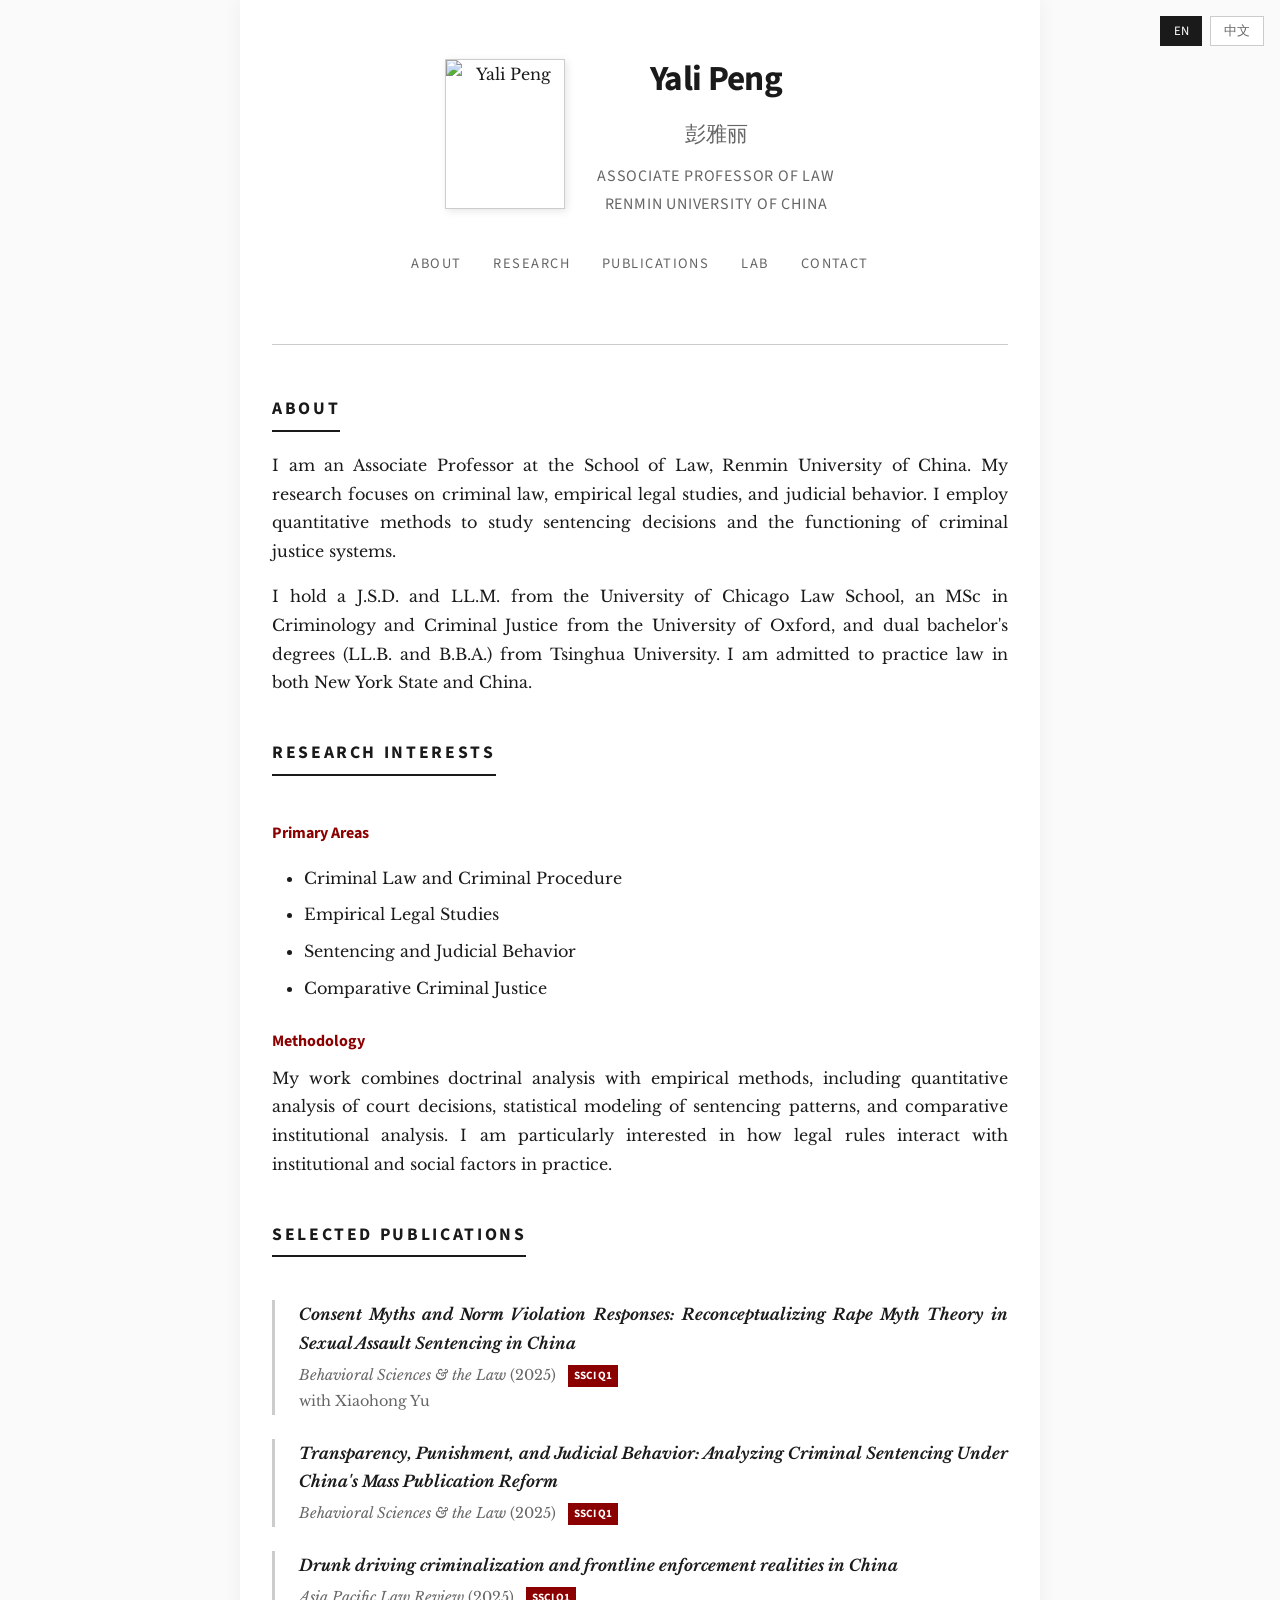
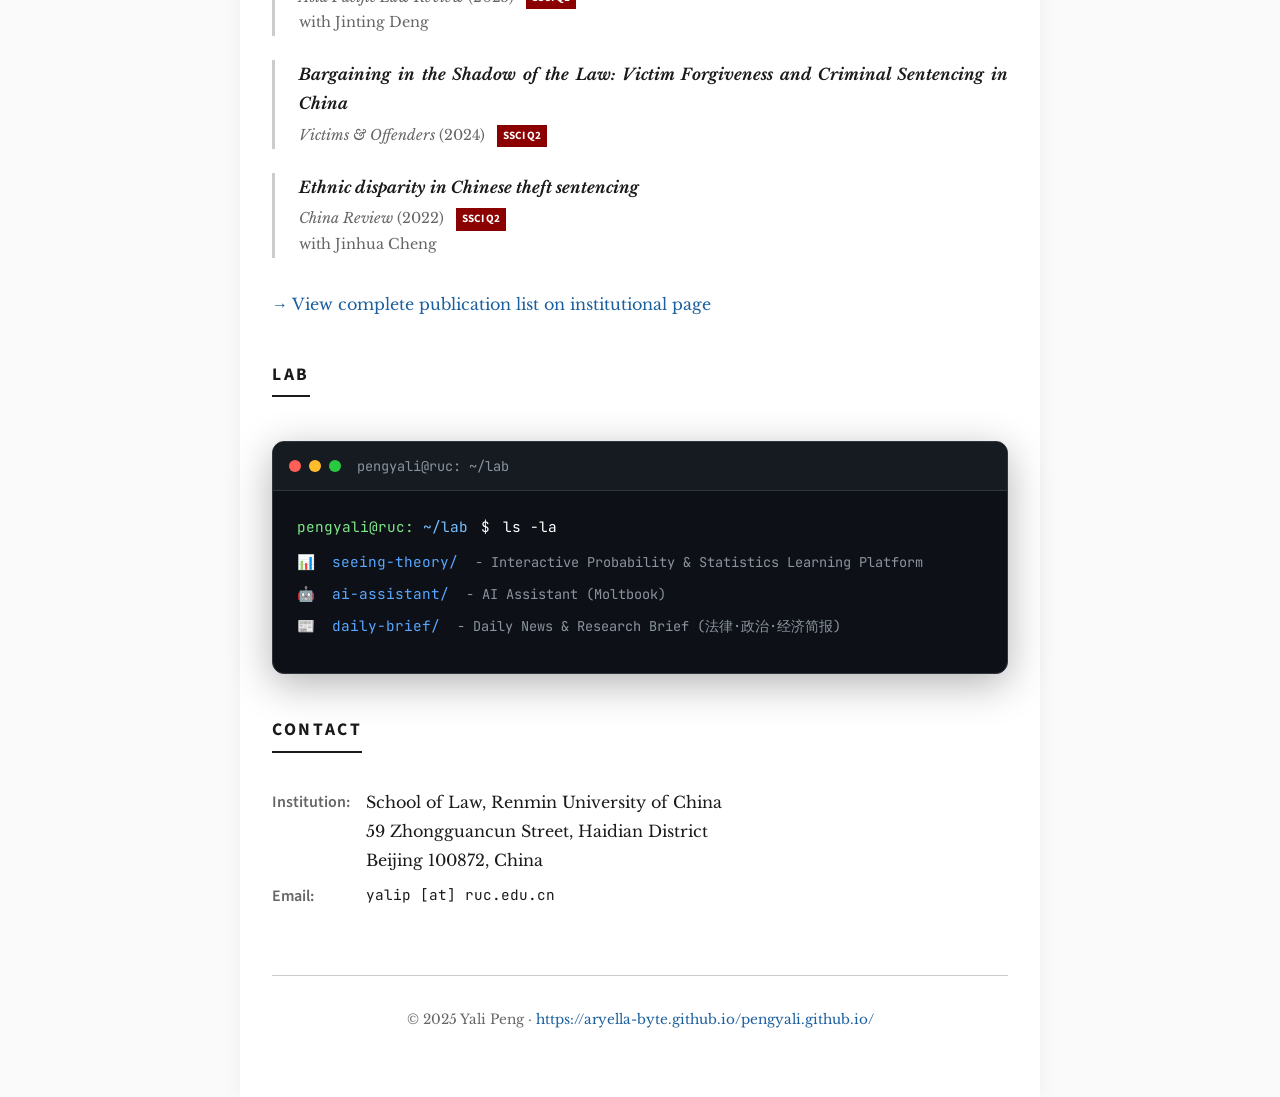
==== index.html @ 56f1a460 "Add daily-brief link to Lab section" ====
<!DOCTYPE html>
<html lang="en">
<head>
    <meta charset="UTF-8">
    <meta name="viewport" content="width=device-width, initial-scale=1.0">
    <title>Yali Peng | 彭雅丽 - Associate Professor</title>
    <meta name="title" content="Yali Peng | Associate Professor of Law">
    <meta name="description" content="Yali Peng (彭雅丽), Associate Professor at Renmin University of China School of Law. Research: Criminal Law, Empirical Legal Studies, Sentencing & Judicial Behavior.">
    <meta name="keywords" content="Yali Peng, 彭雅丽, Criminal Law, Empirical Legal Studies, Renmin University, Oxford, Chicago">
    <meta name="author" content="Yali Peng">
    <meta name="robots" content="index, follow">
    <link rel="canonical" href="https://aryella-byte.github.io/pengyali.github.io/">
    <meta property="og:type" content="website">
    <meta property="og:url" content="https://aryella-byte.github.io/pengyali.github.io/">
    <meta property="og:title" content="Yali Peng | Associate Professor of Law at Renmin University">
    <meta property="og:description" content="Criminal Law, Empirical Legal Studies, Sentencing and Judicial Behavior.">
    <meta property="og:image" content="https://aryella-byte.github.io/pengyali.github.io/photo.png">
    <meta property="twitter:card" content="summary_large_image">
    <meta property="twitter:title" content="Yali Peng | Associate Professor of Law">
    
    <!-- Academic Fonts -->
    <link href="https://fonts.googleapis.com/css2?family=Libre+Baskerville:ital,wght@0,400;0,700;1,400&family=Source+Sans+Pro:wght@400;600;700&family=JetBrains+Mono:wght@400&display=swap" rel="stylesheet">
    
    <!-- MathJax for equations -->
    <script src="https://polyfill.io/v3/polyfill.min.js?features=es6"></script>
    <script id="MathJax-script" async src="https://cdn.jsdelivr.net/npm/mathjax@3/es5/tex-mml-chtml.js"></script>
    
    <style>
        :root {
            --text: #1a1a1a;
            --text-muted: #666;
            --link: #1a5f9e;
            --link-hover: #0d3d66;
            --border: #ccc;
            --bg: #fafafa;
            --bg-paper: #fff;
            --accent: #8b0000;
        }
        
        * {
            margin: 0;
            padding: 0;
            box-sizing: border-box;
        }
        
        body {
            font-family: 'Libre Baskerville', Georgia, serif;
            font-size: 16px;
            line-height: 1.8;
            color: var(--text);
            background: var(--bg);
            text-align: justify;
            hyphens: auto;
        }
        
        .container {
            max-width: 800px;
            margin: 0 auto;
            padding: 3rem 2rem;
            background: var(--bg-paper);
            min-height: 100vh;
            box-shadow: 0 0 20px rgba(0,0,0,0.05);
        }
        
        /* Header */
        header {
            text-align: center;
            margin-bottom: 3rem;
            padding-bottom: 2rem;
            border-bottom: 1px solid var(--border);
        }
        
        .lang-switch {
            position: fixed;
            top: 1rem;
            right: 1rem;
            display: flex;
            gap: 0.5rem;
            z-index: 100;
        }
        
        .lang-btn {
            background: var(--bg-paper);
            border: 1px solid var(--border);
            color: var(--text-muted);
            padding: 0.3rem 0.8rem;
            font-family: 'Source Sans Pro', sans-serif;
            font-size: 0.8rem;
            cursor: pointer;
            transition: all 0.2s;
        }
        
        .lang-btn:hover, .lang-btn.active {
            background: var(--text);
            color: var(--bg-paper);
            border-color: var(--text);
        }
        
        .profile-section {
            display: flex;
            align-items: center;
            justify-content: center;
            gap: 2rem;
            margin-bottom: 1.5rem;
            flex-wrap: wrap;
        }
        
        .profile-photo {
            width: 120px;
            height: 150px;
            object-fit: cover;
            border: 1px solid var(--border);
            box-shadow: 2px 2px 8px rgba(0,0,0,0.1);
        }
        
        h1 {
            font-family: 'Source Sans Pro', sans-serif;
            font-size: 2.2rem;
            font-weight: 700;
            letter-spacing: -0.02em;
            margin-bottom: 0.3rem;
            color: var(--text);
        }
        
        .name-cn {
            font-size: 1.3rem;
            color: var(--text-muted);
            margin-bottom: 0.5rem;
        }
        
        .affiliation {
            font-family: 'Source Sans Pro', sans-serif;
            font-size: 1rem;
            color: var(--text-muted);
            text-transform: uppercase;
            letter-spacing: 0.05em;
        }
        
        /* Navigation */
        nav {
            display: flex;
            justify-content: center;
            gap: 2rem;
            margin: 2rem 0;
            font-family: 'Source Sans Pro', sans-serif;
            font-size: 0.9rem;
            text-transform: uppercase;
            letter-spacing: 0.1em;
        }
        
        nav a {
            color: var(--text-muted);
            text-decoration: none;
            padding-bottom: 2px;
            border-bottom: 1px solid transparent;
            transition: all 0.2s;
        }
        
        nav a:hover {
            color: var(--link);
            border-bottom-color: var(--link);
        }
        
        /* Sections */
        section {
            margin: 2.5rem 0;
        }
        
        h2 {
            font-family: 'Source Sans Pro', sans-serif;
            font-size: 1.1rem;
            font-weight: 700;
            text-transform: uppercase;
            letter-spacing: 0.15em;
            margin-bottom: 1.2rem;
            padding-bottom: 0.3rem;
            border-bottom: 2px solid var(--text);
            display: inline-block;
        }
        
        h3 {
            font-family: 'Source Sans Pro', sans-serif;
            font-size: 1rem;
            font-weight: 700;
            margin: 1.5rem 0 0.5rem;
            color: var(--accent);
        }
        
        p {
            margin-bottom: 1rem;
        }
        
        .lang-content.active p {
            text-indent: 0;
        }
        
        #content-zh p {
            text-indent: 2em;
        }
        
        #content-zh p.no-indent {
            text-indent: 0;
        }
        
        #content-zh p:first-of-type {
            text-indent: 0;
        }
        
        /* Lists */
        ul {
            margin: 1rem 0 1rem 2rem;
        }
        
        li {
            margin: 0.5rem 0;
        }
        
        /* Links */
        a {
            color: var(--link);
            text-decoration: none;
        }
        
        a:hover {
            color: var(--link-hover);
            text-decoration: underline;
        }
        
        /* Publications */
        .publication {
            margin: 1.5rem 0;
            padding-left: 1.5rem;
            border-left: 3px solid var(--border);
            text-indent: 0;
        }
        
        .publication-title {
            font-weight: 700;
            font-style: italic;
        }
        
        .publication-meta {
            font-size: 0.9rem;
            color: var(--text-muted);
            margin-top: 0.3rem;
        }
        
        .badge {
            display: inline-block;
            font-family: 'Source Sans Pro', sans-serif;
            font-size: 0.7rem;
            font-weight: 700;
            padding: 1px 6px;
            background: var(--accent);
            color: white;
            margin-left: 0.5rem;
            vertical-align: middle;
        }
        
        /* CV Table Style */
        .cv-item {
            display: flex;
            margin: 0.8rem 0;
            text-indent: 0;
        }
        
        .cv-year {
            font-family: 'Source Sans Pro', sans-serif;
            font-weight: 600;
            min-width: 100px;
            color: var(--text-muted);
        }
        
        .cv-content {
            flex: 1;
        }
        
        /* Contact */
        .contact-grid {
            display: grid;
            grid-template-columns: auto 1fr;
            gap: 0.5rem 1rem;
            margin: 1rem 0;
            text-indent: 0;
        }
        
        .contact-label {
            font-family: 'Source Sans Pro', sans-serif;
            font-weight: 600;
            color: var(--text-muted);
        }
        
        /* Code for email obfuscation */
        .mono {
            font-family: 'JetBrains Mono', monospace;
            font-size: 0.9em;
        }
        
        /* Footer */
        footer {
            margin-top: 4rem;
            padding-top: 2rem;
            border-top: 1px solid var(--border);
            text-align: center;
            font-size: 0.85rem;
            color: var(--text-muted);
        }
        
        /* Print styles */
        @media print {
            .lang-switch { display: none; }
            .container { box-shadow: none; }
            nav { display: none; }
        }
        
        /* Responsive */
        @media (max-width: 600px) {
            .container { padding: 4rem 1rem 2rem; }
            h1 { font-size: 1.8rem; }
            nav { gap: 1rem; font-size: 0.8rem; }
            .cv-item { flex-direction: column; }
            .cv-year { margin-bottom: 0.2rem; }
        }
        
        /* Hide/show language content */
        .lang-content { display: none; }
        .lang-content.active { display: block; }
        
        /* Terminal Lab Styles */
        .terminal-container {
            background: #0d1117;
            border-radius: 12px;
            overflow: hidden;
            box-shadow: 0 10px 40px rgba(0, 0, 0, 0.3);
            margin: 1.5rem 0;
            border: 1px solid #30363d;
            font-family: 'JetBrains Mono', 'SF Mono', Monaco, monospace;
        }
        .terminal-header {
            background: #161b22;
            padding: 0.75rem 1rem;
            display: flex;
            align-items: center;
            gap: 1rem;
            border-bottom: 1px solid #30363d;
        }
        .terminal-buttons {
            display: flex;
            gap: 0.5rem;
        }
        .btn-red { width: 12px; height: 12px; border-radius: 50%; background: #ff5f56; display: inline-block; }
        .btn-yellow { width: 12px; height: 12px; border-radius: 50%; background: #ffbd2e; display: inline-block; }
        .btn-green { width: 12px; height: 12px; border-radius: 50%; background: #27ca40; display: inline-block; }
        .terminal-title { color: #8b949e; font-size: 0.85rem; }
        .terminal-body {
            padding: 1.5rem;
            font-size: 0.9rem;
            line-height: 1.6;
            color: #c9d1d9;
        }
        .line { margin-bottom: 0.5rem; }
        .prompt { color: #7ee787; }
        .path { color: #79c0ff; }
        .dollar { color: #fff; margin: 0 0.25rem; }
        .command { color: #fff; }
        .output { margin: 0.5rem 0; }
        .dir-item { padding: 0.25rem 0; }
        .dir-item .icon { margin-right: 0.5rem; }
        .dir-item .name { color: #58a6ff; }
        .dir-item .name a { color: #58a6ff; text-decoration: none; }
        .dir-item .name a:hover { text-decoration: underline; }
        .dir-item .desc { color: #8b949e; font-size: 0.85rem; margin-left: 0.5rem; }
    </style>
</head>
<body>
    <div class="lang-switch">
        <button class="lang-btn active" onclick="switchLang('en')">EN</button>
        <button class="lang-btn" onclick="switchLang('zh')">中文</button>
    </div>

    <div class="container">
        <!-- English Content -->
        <div id="content-en" class="lang-content active">
            <header>
                <div class="profile-section">
                    <img src="photo.png" alt="Yali Peng" class="profile-photo">
                    <div>
                        <h1>Yali Peng</h1>
                        <div class="name-cn">彭雅丽</div>
                        <div class="affiliation">Associate Professor of Law<br>Renmin University of China</div>
                    </div>
                </div>
                
                <nav>
                    <a href="#about-en">About</a>
                    <a href="#research-en">Research</a>
                    <a href="#publications-en">Publications</a>
                    <a href="#lab-en">Lab</a>
                    <a href="#contact-en">Contact</a>
                </nav>
            </header>

            <section id="about-en">
                <h2>About</h2>
                <p>I am an Associate Professor at the School of Law, Renmin University of China. My research focuses on criminal law, empirical legal studies, and judicial behavior. I employ quantitative methods to study sentencing decisions and the functioning of criminal justice systems.</p>
                
                <p>I hold a J.S.D. and LL.M. from the University of Chicago Law School, an MSc in Criminology and Criminal Justice from the University of Oxford, and dual bachelor's degrees (LL.B. and B.B.A.) from Tsinghua University. I am admitted to practice law in both New York State and China.</p>
            </section>

            <section id="research-en">
                <h2>Research Interests</h2>
                
                <h3>Primary Areas</h3>
                <ul>
                    <li>Criminal Law and Criminal Procedure</li>
                    <li>Empirical Legal Studies</li>
                    <li>Sentencing and Judicial Behavior</li>
                    <li>Comparative Criminal Justice</li>
                </ul>
                
                <h3>Methodology</h3>
                <p>My work combines doctrinal analysis with empirical methods, including quantitative analysis of court decisions, statistical modeling of sentencing patterns, and comparative institutional analysis. I am particularly interested in how legal rules interact with institutional and social factors in practice.</p>
            </section>

            <section id="publications-en">
                <h2>Selected Publications</h2>
                
                <div class="publication">
                    <div class="publication-title">Consent Myths and Norm Violation Responses: Reconceptualizing Rape Myth Theory in Sexual Assault Sentencing in China</div>
                    <div class="publication-meta">
                        <em>Behavioral Sciences & the Law</em> (2025)
                        <span class="badge">SSCI Q1</span><br>
                        with Xiaohong Yu
                    </div>
                </div>

                <div class="publication">
                    <div class="publication-title">Transparency, Punishment, and Judicial Behavior: Analyzing Criminal Sentencing Under China's Mass Publication Reform</div>
                    <div class="publication-meta">
                        <em>Behavioral Sciences & the Law</em> (2025)
                        <span class="badge">SSCI Q1</span>
                    </div>
                </div>

                <div class="publication">
                    <div class="publication-title">Drunk driving criminalization and frontline enforcement realities in China</div>
                    <div class="publication-meta">
                        <em>Asia Pacific Law Review</em> (2025)
                        <span class="badge">SSCI Q1</span><br>
                        with Jinting Deng
                    </div>
                </div>

                <div class="publication">
                    <div class="publication-title">Bargaining in the Shadow of the Law: Victim Forgiveness and Criminal Sentencing in China</div>
                    <div class="publication-meta">
                        <em>Victims & Offenders</em> (2024)
                        <span class="badge">SSCI Q2</span>
                    </div>
                </div>

                <div class="publication">
                    <div class="publication-title">Ethnic disparity in Chinese theft sentencing</div>
                    <div class="publication-meta">
                        <em>China Review</em> (2022)
                        <span class="badge">SSCI Q2</span><br>
                        with Jinhua Cheng
                    </div>
                </div>

                <p style="margin-top: 2rem;"><a href="http://www.law.ruc.edu.cn/home/sz/s/?id=379" target="_blank">→ View complete publication list on institutional page</a></p>
            </section>

            <section id="lab-en">
                <h2>Lab</h2>
                <div class="terminal-container">
                    <div class="terminal-header">
                        <div class="terminal-buttons">
                            <span class="btn btn-red"></span>
                            <span class="btn btn-yellow"></span>
                            <span class="btn btn-green"></span>
                        </div>
                        <div class="terminal-title">pengyali@ruc: ~/lab</div>
                    </div>
                    <div class="terminal-body">
                        <div class="line">
                            <span class="prompt">pengyali@ruc:</span>
                            <span class="path">~/lab</span>
                            <span class="dollar">$</span>
                            <span class="command"> ls -la</span>
                        </div>
                        <div class="output">
                            <div class="dir-item">
                                <span class="icon">📊</span>
                                <span class="name"><a href="./seeing-theory/" target="_blank">seeing-theory/</a></span>
                                <span class="desc">- Interactive Probability & Statistics Learning Platform</span>
                            </div>
                            <div class="dir-item">
                                <span class="icon">🤖</span>
                                <span class="name"><a href="https://moltbook.com/u/LogosK-AI-2026" target="_blank">ai-assistant/</a></span>
                                <span class="desc">- AI Assistant (Moltbook)</span>
                            </div>
                            <div class="dir-item">
                                <span class="icon">📰</span>
                                <span class="name"><a href="./brief/" target="_blank">daily-brief/</a></span>
                                <span class="desc">- Daily News & Research Brief (法律·政治·经济简报)</span>
                            </div>
                        </div>
                    </div>
                </div>
            </section>

            <section id="contact-en">
                <h2>Contact</h2>
                
                <div class="contact-grid">
                    <span class="contact-label">Institution:</span>
                    <span>School of Law, Renmin University of China<br>59 Zhongguancun Street, Haidian District<br>Beijing 100872, China</span>
                    
                    <span class="contact-label">Email:</span>
                    <span class="mono">yalip [at] ruc.edu.cn</span>
                    
                </div>
            </section>

            <footer>
                <p>© 2025 Yali Peng · <a href="https://aryella-byte.github.io/pengyali.github.io/">https://aryella-byte.github.io/pengyali.github.io/</a></p>
            </footer>
        </div>

        <!-- Chinese Content -->
        <div id="content-zh" class="lang-content">
            <header>
                <div class="profile-section">
                    <img src="photo.png" alt="彭雅丽" class="profile-photo">
                    <div>
                        <h1>彭雅丽</h1>
                        <div class="name-cn" style="font-size: 1.3rem; color: var(--text-muted); margin-bottom: 0.5rem;">Yali Peng</div>
                        <div class="affiliation">副教授<br>中国人民大学法学院</div>
                    </div>
                </div>
                
                <nav>
                    <a href="#about-zh">简介</a>
                    <a href="#research-zh">研究</a>
                    <a href="#publications-zh">论文</a>
                    <a href="#lab-zh">实验室</a>
                    <a href="#contact-zh">联系</a>
                </nav>
            </header>

            <section id="about-zh">
                <h2>简介</h2>
                <p class="no-indent">中国人民大学法学院副教授，研究领域为刑法学、实证法学、司法行为。采用定量方法研究量刑决策和刑事司法系统运作。拥有芝加哥大学法学博士（J.S.D.）和法学硕士（LL.M.），牛津大学犯罪学与刑事司法硕士（MSc），清华大学法学学士和工商管理学士双学位。拥有纽约州和中国律师执业资格。</p>
            </section>

            <section id="research-zh">
                <h2>研究领域</h2>
                
                <h3>主要方向</h3>
                <ul>
                    <li>刑法学与刑事诉讼法学</li>
                    <li>实证法学研究</li>
                    <li>量刑与司法行为</li>
                    <li>比较刑事司法</li>
                </ul>
                
                <h3>研究方法</h3>
                <p>研究结合教义分析与实证方法，包括法院判决的定量分析、量刑模式的统计建模和比较制度分析。特别关注法律规则在实践中如何与制度和社会因素互动。</p>
            </section>

            <section id="publications-zh">
                <h2>代表论文</h2>
                
                <div class="publication">
                    <div class="publication-title">Consent Myths and Norm Violation Responses: Reconceptualizing Rape Myth Theory in Sexual Assault Sentencing in China</div>
                    <div class="publication-meta">
                        <em>Behavioral Sciences & the Law</em> (2025)
                        <span class="badge">SSCI Q1</span><br>
                        合作者：于晓虹
                    </div>
                </div>

                <div class="publication">
                    <div class="publication-title">Transparency, Punishment, and Judicial Behavior: Analyzing Criminal Sentencing Under China's Mass Publication Reform</div>
                    <div class="publication-meta">
                        <em>Behavioral Sciences & the Law</em> (2025)
                        <span class="badge">SSCI Q1</span>
                    </div>
                </div>

                <div class="publication">
                    <div class="publication-title">Drunk driving criminalization and frontline enforcement realities in China</div>
                    <div class="publication-meta">
                        <em>Asia Pacific Law Review</em> (2025)
                        <span class="badge">SSCI Q1</span><br>
                        合作者：邓矜婷
                    </div>
                </div>

                <div class="publication">
                    <div class="publication-title">Bargaining in the Shadow of the Law: Victim Forgiveness and Criminal Sentencing in China</div>
                    <div class="publication-meta">
                        <em>Victims & Offenders</em> (2024)
                        <span class="badge">SSCI Q2</span>
                    </div>
                </div>

                <div class="publication">
                    <div class="publication-title">Ethnic disparity in Chinese theft sentencing</div>
                    <div class="publication-meta">
                        <em>China Review</em> (2022)
                        <span class="badge">SSCI Q2</span><br>
                        合作者：程金华
                    </div>
                </div>

                <p style="margin-top: 2rem;"><a href="http://www.law.ruc.edu.cn/home/sz/s/?id=379" target="_blank">→ 查看完整论文列表（人大法学院官网）</a></p>
            </section>

<!-- Lab Section - Bilingual -->

<!-- Chinese Version -->
            <section id="lab-zh">
                <h2><span class="chinese">实验室</span> Lab</h2>
                <div class="terminal-container">
                    <div class="terminal-header">
                        <div class="terminal-buttons">
                            <span class="btn btn-red"></span>
                            <span class="btn btn-yellow"></span>
                            <span class="btn btn-green"></span>
                        </div>
                        <div class="terminal-title">pengyali@ruc: ~/lab</div>
                    </div>
                    <div class="terminal-body">
                        <div class="line">
                            <span class="prompt">pengyali@ruc:</span>
                            <span class="path">~/lab</span>
                            <span class="dollar">$</span>
                            <span class="command"> ls -la</span>
                        </div>
                        <div class="output">
                            <div class="dir-item">
                                <span class="icon">📊</span>
                                <span class="name"><a href="./seeing-theory/" target="_blank">seeing-theory/</a></span>
                                <span class="desc">- 交互式概率统计学习平台</span>
                            </div>
                            <div class="dir-item">
                                <span class="icon">🤖</span>
                                <span class="name"><a href="https://moltbook.com/u/LogosK-AI-2026" target="_blank">ai-assistant/</a></span>
                                <span class="desc">- AI 助手 (Moltbook)</span>
                            </div>
                            <div class="dir-item">
                                <span class="icon">📰</span>
                                <span class="name"><a href="./brief/" target="_blank">daily-brief/</a></span>
                                <span class="desc">- 每日简报：法律·政治·经济 (News & Research Brief)</span>
                            </div>
                        </div>
                    </div>
                </div>
            </section>

            <section id="contact-zh">
                <h2>联系方式</h2>
                
                <div class="contact-grid">
                    <span class="contact-label">单位：</span>
                    <span>中国人民大学法学院<br>北京市海淀区中关村大街59号<br>邮编：100872</span>
                    
                    <span class="contact-label">邮箱：</span>
                    <span class="mono">yalip [at] ruc.edu.cn</span>
                    
                </div>
            </section>

            <footer>
                <p>© 2025 彭雅丽 · <a href="https://aryella-byte.github.io/pengyali.github.io/">https://aryella-byte.github.io/pengyali.github.io/</a></p>
            </footer>
        </div>
    </div>

    <script>
        function switchLang(lang) {
            document.querySelectorAll('.lang-content').forEach(el => {
                el.classList.remove('active');
            });
            document.getElementById('content-' + lang).classList.add('active');
            
            document.querySelectorAll('.lang-btn').forEach(btn => {
                btn.classList.remove('active');
            });
            event.target.classList.add('active');
        }
    </script>

    <!-- JSON-LD Structured Data -->
    <script type="application/ld+json">
    {
        "@context": "https://schema.org",
        "@type": "Person",
        "name": "Yali Peng",
        "alternateName": "彭雅丽",
        "jobTitle": "Associate Professor",
        "worksFor": {
            "@type": "Organization",
            "name": "Renmin University of China",
            "department": "School of Law"
        },
        "url": "https://aryella-byte.github.io/pengyali.github.io/",
        "image": "https://aryella-byte.github.io/pengyali.github.io/photo.png",
        "sameAs": [
            "http://www.law.ruc.edu.cn/home/sz/s/?id=379"
        ],
        "alumniOf": [
            {"@type": "CollegeOrUniversity", "name": "University of Chicago Law School"},
            {"@type": "CollegeOrUniversity", "name": "University of Oxford"},
            {"@type": "CollegeOrUniversity", "name": "Tsinghua University"}
        ],
        "knowsAbout": ["Criminal Law", "Empirical Legal Studies", "Sentencing", "Judicial Behavior"]
    }
    </script>
</body>
</html>
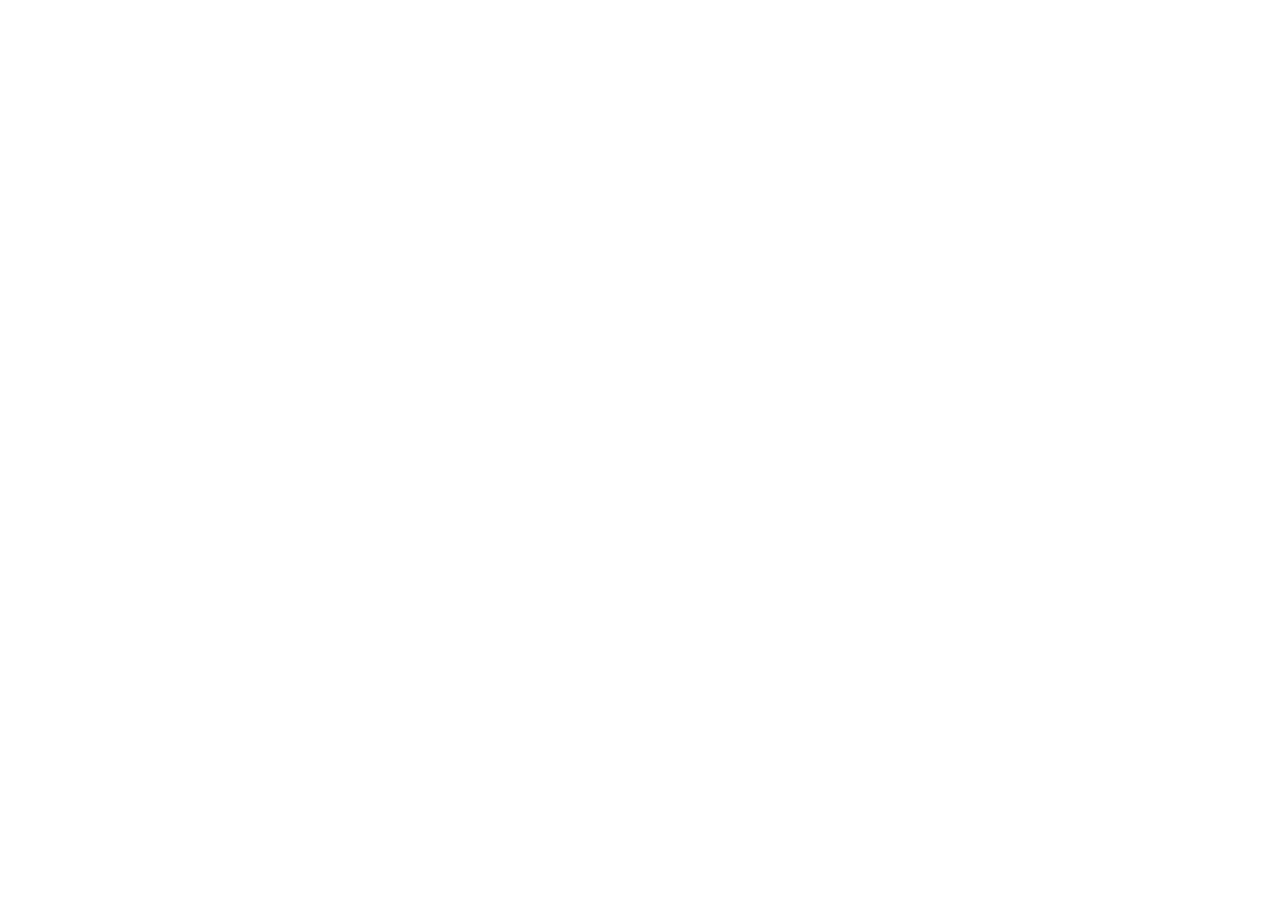
==== commit fbbdc761: "Redirect to pengyali.github.io main site Co-Authored-By: Claude Opus 4.6 (1M context) <noreply@anthr" ====
--- a/index.html
+++ b/index.html
@@ -1,723 +1,12 @@
 <!DOCTYPE html>
-<html lang="en">
+<html>
 <head>
-    <meta charset="UTF-8">
-    <meta name="viewport" content="width=device-width, initial-scale=1.0">
-    <title>Yali Peng | 彭雅丽 - Associate Professor</title>
-    <meta name="title" content="Yali Peng | Associate Professor of Law">
-    <meta name="description" content="Yali Peng (彭雅丽), Associate Professor at Renmin University of China School of Law. Research: Criminal Law, Empirical Legal Studies, Sentencing & Judicial Behavior.">
-    <meta name="keywords" content="Yali Peng, 彭雅丽, Criminal Law, Empirical Legal Studies, Renmin University, Oxford, Chicago">
-    <meta name="author" content="Yali Peng">
-    <meta name="robots" content="index, follow">
-    <link rel="canonical" href="https://aryella-byte.github.io/pengyali.github.io/">
-    <meta property="og:type" content="website">
-    <meta property="og:url" content="https://aryella-byte.github.io/pengyali.github.io/">
-    <meta property="og:title" content="Yali Peng | Associate Professor of Law at Renmin University">
-    <meta property="og:description" content="Criminal Law, Empirical Legal Studies, Sentencing and Judicial Behavior.">
-    <meta property="og:image" content="https://aryella-byte.github.io/pengyali.github.io/photo.png">
-    <meta property="twitter:card" content="summary_large_image">
-    <meta property="twitter:title" content="Yali Peng | Associate Professor of Law">
-    
-    <!-- Academic Fonts -->
-    <link href="https://fonts.googleapis.com/css2?family=Libre+Baskerville:ital,wght@0,400;0,700;1,400&family=Source+Sans+Pro:wght@400;600;700&family=JetBrains+Mono:wght@400&display=swap" rel="stylesheet">
-    
-    <!-- MathJax for equations -->
-    <script src="https://polyfill.io/v3/polyfill.min.js?features=es6"></script>
-    <script id="MathJax-script" async src="https://cdn.jsdelivr.net/npm/mathjax@3/es5/tex-mml-chtml.js"></script>
-    
-    <style>
-        :root {
-            --text: #1a1a1a;
-            --text-muted: #666;
-            --link: #1a5f9e;
-            --link-hover: #0d3d66;
-            --border: #ccc;
-            --bg: #fafafa;
-            --bg-paper: #fff;
-            --accent: #8b0000;
-        }
-        
-        * {
-            margin: 0;
-            padding: 0;
-            box-sizing: border-box;
-        }
-        
-        body {
-            font-family: 'Libre Baskerville', Georgia, serif;
-            font-size: 16px;
-            line-height: 1.8;
-            color: var(--text);
-            background: var(--bg);
-            text-align: justify;
-            hyphens: auto;
-        }
-        
-        .container {
-            max-width: 800px;
-            margin: 0 auto;
-            padding: 3rem 2rem;
-            background: var(--bg-paper);
-            min-height: 100vh;
-            box-shadow: 0 0 20px rgba(0,0,0,0.05);
-        }
-        
-        /* Header */
-        header {
-            text-align: center;
-            margin-bottom: 3rem;
-            padding-bottom: 2rem;
-            border-bottom: 1px solid var(--border);
-        }
-        
-        .lang-switch {
-            position: fixed;
-            top: 1rem;
-            right: 1rem;
-            display: flex;
-            gap: 0.5rem;
-            z-index: 100;
-        }
-        
-        .lang-btn {
-            background: var(--bg-paper);
-            border: 1px solid var(--border);
-            color: var(--text-muted);
-            padding: 0.3rem 0.8rem;
-            font-family: 'Source Sans Pro', sans-serif;
-            font-size: 0.8rem;
-            cursor: pointer;
-            transition: all 0.2s;
-        }
-        
-        .lang-btn:hover, .lang-btn.active {
-            background: var(--text);
-            color: var(--bg-paper);
-            border-color: var(--text);
-        }
-        
-        .profile-section {
-            display: flex;
-            align-items: center;
-            justify-content: center;
-            gap: 2rem;
-            margin-bottom: 1.5rem;
-            flex-wrap: wrap;
-        }
-        
-        .profile-photo {
-            width: 120px;
-            height: 150px;
-            object-fit: cover;
-            border: 1px solid var(--border);
-            box-shadow: 2px 2px 8px rgba(0,0,0,0.1);
-        }
-        
-        h1 {
-            font-family: 'Source Sans Pro', sans-serif;
-            font-size: 2.2rem;
-            font-weight: 700;
-            letter-spacing: -0.02em;
-            margin-bottom: 0.3rem;
-            color: var(--text);
-        }
-        
-        .name-cn {
-            font-size: 1.3rem;
-            color: var(--text-muted);
-            margin-bottom: 0.5rem;
-        }
-        
-        .affiliation {
-            font-family: 'Source Sans Pro', sans-serif;
-            font-size: 1rem;
-            color: var(--text-muted);
-            text-transform: uppercase;
-            letter-spacing: 0.05em;
-        }
-        
-        /* Navigation */
-        nav {
-            display: flex;
-            justify-content: center;
-            gap: 2rem;
-            margin: 2rem 0;
-            font-family: 'Source Sans Pro', sans-serif;
-            font-size: 0.9rem;
-            text-transform: uppercase;
-            letter-spacing: 0.1em;
-        }
-        
-        nav a {
-            color: var(--text-muted);
-            text-decoration: none;
-            padding-bottom: 2px;
-            border-bottom: 1px solid transparent;
-            transition: all 0.2s;
-        }
-        
-        nav a:hover {
-            color: var(--link);
-            border-bottom-color: var(--link);
-        }
-        
-        /* Sections */
-        section {
-            margin: 2.5rem 0;
-        }
-        
-        h2 {
-            font-family: 'Source Sans Pro', sans-serif;
-            font-size: 1.1rem;
-            font-weight: 700;
-            text-transform: uppercase;
-            letter-spacing: 0.15em;
-            margin-bottom: 1.2rem;
-            padding-bottom: 0.3rem;
-            border-bottom: 2px solid var(--text);
-            display: inline-block;
-        }
-        
-        h3 {
-            font-family: 'Source Sans Pro', sans-serif;
-            font-size: 1rem;
-            font-weight: 700;
-            margin: 1.5rem 0 0.5rem;
-            color: var(--accent);
-        }
-        
-        p {
-            margin-bottom: 1rem;
-        }
-        
-        .lang-content.active p {
-            text-indent: 0;
-        }
-        
-        #content-zh p {
-            text-indent: 2em;
-        }
-        
-        #content-zh p.no-indent {
-            text-indent: 0;
-        }
-        
-        #content-zh p:first-of-type {
-            text-indent: 0;
-        }
-        
-        /* Lists */
-        ul {
-            margin: 1rem 0 1rem 2rem;
-        }
-        
-        li {
-            margin: 0.5rem 0;
-        }
-        
-        /* Links */
-        a {
-            color: var(--link);
-            text-decoration: none;
-        }
-        
-        a:hover {
-            color: var(--link-hover);
-            text-decoration: underline;
-        }
-        
-        /* Publications */
-        .publication {
-            margin: 1.5rem 0;
-            padding-left: 1.5rem;
-            border-left: 3px solid var(--border);
-            text-indent: 0;
-        }
-        
-        .publication-title {
-            font-weight: 700;
-            font-style: italic;
-        }
-        
-        .publication-meta {
-            font-size: 0.9rem;
-            color: var(--text-muted);
-            margin-top: 0.3rem;
-        }
-        
-        .badge {
-            display: inline-block;
-            font-family: 'Source Sans Pro', sans-serif;
-            font-size: 0.7rem;
-            font-weight: 700;
-            padding: 1px 6px;
-            background: var(--accent);
-            color: white;
-            margin-left: 0.5rem;
-            vertical-align: middle;
-        }
-        
-        /* CV Table Style */
-        .cv-item {
-            display: flex;
-            margin: 0.8rem 0;
-            text-indent: 0;
-        }
-        
-        .cv-year {
-            font-family: 'Source Sans Pro', sans-serif;
-            font-weight: 600;
-            min-width: 100px;
-            color: var(--text-muted);
-        }
-        
-        .cv-content {
-            flex: 1;
-        }
-        
-        /* Contact */
-        .contact-grid {
-            display: grid;
-            grid-template-columns: auto 1fr;
-            gap: 0.5rem 1rem;
-            margin: 1rem 0;
-            text-indent: 0;
-        }
-        
-        .contact-label {
-            font-family: 'Source Sans Pro', sans-serif;
-            font-weight: 600;
-            color: var(--text-muted);
-        }
-        
-        /* Code for email obfuscation */
-        .mono {
-            font-family: 'JetBrains Mono', monospace;
-            font-size: 0.9em;
-        }
-        
-        /* Footer */
-        footer {
-            margin-top: 4rem;
-            padding-top: 2rem;
-            border-top: 1px solid var(--border);
-            text-align: center;
-            font-size: 0.85rem;
-            color: var(--text-muted);
-        }
-        
-        /* Print styles */
-        @media print {
-            .lang-switch { display: none; }
-            .container { box-shadow: none; }
-            nav { display: none; }
-        }
-        
-        /* Responsive */
-        @media (max-width: 600px) {
-            .container { padding: 4rem 1rem 2rem; }
-            h1 { font-size: 1.8rem; }
-            nav { gap: 1rem; font-size: 0.8rem; }
-            .cv-item { flex-direction: column; }
-            .cv-year { margin-bottom: 0.2rem; }
-        }
-        
-        /* Hide/show language content */
-        .lang-content { display: none; }
-        .lang-content.active { display: block; }
-        
-        /* Terminal Lab Styles */
-        .terminal-container {
-            background: #0d1117;
-            border-radius: 12px;
-            overflow: hidden;
-            box-shadow: 0 10px 40px rgba(0, 0, 0, 0.3);
-            margin: 1.5rem 0;
-            border: 1px solid #30363d;
-            font-family: 'JetBrains Mono', 'SF Mono', Monaco, monospace;
-        }
-        .terminal-header {
-            background: #161b22;
-            padding: 0.75rem 1rem;
-            display: flex;
-            align-items: center;
-            gap: 1rem;
-            border-bottom: 1px solid #30363d;
-        }
-        .terminal-buttons {
-            display: flex;
-            gap: 0.5rem;
-        }
-        .btn-red { width: 12px; height: 12px; border-radius: 50%; background: #ff5f56; display: inline-block; }
-        .btn-yellow { width: 12px; height: 12px; border-radius: 50%; background: #ffbd2e; display: inline-block; }
-        .btn-green { width: 12px; height: 12px; border-radius: 50%; background: #27ca40; display: inline-block; }
-        .terminal-title { color: #8b949e; font-size: 0.85rem; }
-        .terminal-body {
-            padding: 1.5rem;
-            font-size: 0.9rem;
-            line-height: 1.6;
-            color: #c9d1d9;
-        }
-        .line { margin-bottom: 0.5rem; }
-        .prompt { color: #7ee787; }
-        .path { color: #79c0ff; }
-        .dollar { color: #fff; margin: 0 0.25rem; }
-        .command { color: #fff; }
-        .output { margin: 0.5rem 0; }
-        .dir-item { padding: 0.25rem 0; }
-        .dir-item .icon { margin-right: 0.5rem; }
-        .dir-item .name { color: #58a6ff; }
-        .dir-item .name a { color: #58a6ff; text-decoration: none; }
-        .dir-item .name a:hover { text-decoration: underline; }
-        .dir-item .desc { color: #8b949e; font-size: 0.85rem; margin-left: 0.5rem; }
-    </style>
+  <meta charset="UTF-8">
+  <meta http-equiv="refresh" content="0; url=https://aryella-byte.github.io/pengyali.github.io/">
+  <link rel="canonical" href="https://aryella-byte.github.io/pengyali.github.io/">
+  <title>Redirecting…</title>
 </head>
 <body>
-    <div class="lang-switch">
-        <button class="lang-btn active" onclick="switchLang('en')">EN</button>
-        <button class="lang-btn" onclick="switchLang('zh')">中文</button>
-    </div>
-
-    <div class="container">
-        <!-- English Content -->
-        <div id="content-en" class="lang-content active">
-            <header>
-                <div class="profile-section">
-                    <img src="photo.png" alt="Yali Peng" class="profile-photo">
-                    <div>
-                        <h1>Yali Peng</h1>
-                        <div class="name-cn">彭雅丽</div>
-                        <div class="affiliation">Associate Professor of Law<br>Renmin University of China</div>
-                    </div>
-                </div>
-                
-                <nav>
-                    <a href="#about-en">About</a>
-                    <a href="#research-en">Research</a>
-                    <a href="#publications-en">Publications</a>
-                    <a href="#lab-en">Lab</a>
-                    <a href="#contact-en">Contact</a>
-                </nav>
-            </header>
-
-            <section id="about-en">
-                <h2>About</h2>
-                <p>I am an Associate Professor at the School of Law, Renmin University of China. My research focuses on criminal law, empirical legal studies, and judicial behavior. I employ quantitative methods to study sentencing decisions and the functioning of criminal justice systems.</p>
-                
-                <p>I hold a J.S.D. and LL.M. from the University of Chicago Law School, an MSc in Criminology and Criminal Justice from the University of Oxford, and dual bachelor's degrees (LL.B. and B.B.A.) from Tsinghua University. I am admitted to practice law in both New York State and China.</p>
-            </section>
-
-            <section id="research-en">
-                <h2>Research Interests</h2>
-                
-                <h3>Primary Areas</h3>
-                <ul>
-                    <li>Criminal Law and Criminal Procedure</li>
-                    <li>Empirical Legal Studies</li>
-                    <li>Sentencing and Judicial Behavior</li>
-                    <li>Comparative Criminal Justice</li>
-                </ul>
-                
-                <h3>Methodology</h3>
-                <p>My work combines doctrinal analysis with empirical methods, including quantitative analysis of court decisions, statistical modeling of sentencing patterns, and comparative institutional analysis. I am particularly interested in how legal rules interact with institutional and social factors in practice.</p>
-            </section>
-
-            <section id="publications-en">
-                <h2>Selected Publications</h2>
-                
-                <div class="publication">
-                    <div class="publication-title">Consent Myths and Norm Violation Responses: Reconceptualizing Rape Myth Theory in Sexual Assault Sentencing in China</div>
-                    <div class="publication-meta">
-                        <em>Behavioral Sciences & the Law</em> (2025)
-                        <span class="badge">SSCI Q1</span><br>
-                        with Xiaohong Yu
-                    </div>
-                </div>
-
-                <div class="publication">
-                    <div class="publication-title">Transparency, Punishment, and Judicial Behavior: Analyzing Criminal Sentencing Under China's Mass Publication Reform</div>
-                    <div class="publication-meta">
-                        <em>Behavioral Sciences & the Law</em> (2025)
-                        <span class="badge">SSCI Q1</span>
-                    </div>
-                </div>
-
-                <div class="publication">
-                    <div class="publication-title">Drunk driving criminalization and frontline enforcement realities in China</div>
-                    <div class="publication-meta">
-                        <em>Asia Pacific Law Review</em> (2025)
-                        <span class="badge">SSCI Q1</span><br>
-                        with Jinting Deng
-                    </div>
-                </div>
-
-                <div class="publication">
-                    <div class="publication-title">Bargaining in the Shadow of the Law: Victim Forgiveness and Criminal Sentencing in China</div>
-                    <div class="publication-meta">
-                        <em>Victims & Offenders</em> (2024)
-                        <span class="badge">SSCI Q2</span>
-                    </div>
-                </div>
-
-                <div class="publication">
-                    <div class="publication-title">Ethnic disparity in Chinese theft sentencing</div>
-                    <div class="publication-meta">
-                        <em>China Review</em> (2022)
-                        <span class="badge">SSCI Q2</span><br>
-                        with Jinhua Cheng
-                    </div>
-                </div>
-
-                <p style="margin-top: 2rem;"><a href="http://www.law.ruc.edu.cn/home/sz/s/?id=379" target="_blank">→ View complete publication list on institutional page</a></p>
-            </section>
-
-            <section id="lab-en">
-                <h2>Lab</h2>
-                <div class="terminal-container">
-                    <div class="terminal-header">
-                        <div class="terminal-buttons">
-                            <span class="btn btn-red"></span>
-                            <span class="btn btn-yellow"></span>
-                            <span class="btn btn-green"></span>
-                        </div>
-                        <div class="terminal-title">pengyali@ruc: ~/lab</div>
-                    </div>
-                    <div class="terminal-body">
-                        <div class="line">
-                            <span class="prompt">pengyali@ruc:</span>
-                            <span class="path">~/lab</span>
-                            <span class="dollar">$</span>
-                            <span class="command"> ls -la</span>
-                        </div>
-                        <div class="output">
-                            <div class="dir-item">
-                                <span class="icon">📊</span>
-                                <span class="name"><a href="./seeing-theory/" target="_blank">seeing-theory/</a></span>
-                                <span class="desc">- Interactive Probability & Statistics Learning Platform</span>
-                            </div>
-                            <div class="dir-item">
-                                <span class="icon">🤖</span>
-                                <span class="name"><a href="https://moltbook.com/u/LogosK-AI-2026" target="_blank">ai-assistant/</a></span>
-                                <span class="desc">- AI Assistant (Moltbook)</span>
-                            </div>
-                            <div class="dir-item">
-                                <span class="icon">📰</span>
-                                <span class="name"><a href="./brief/" target="_blank">daily-brief/</a></span>
-                                <span class="desc">- Daily News & Research Brief (法律·政治·经济简报)</span>
-                            </div>
-                        </div>
-                    </div>
-                </div>
-            </section>
-
-            <section id="contact-en">
-                <h2>Contact</h2>
-                
-                <div class="contact-grid">
-                    <span class="contact-label">Institution:</span>
-                    <span>School of Law, Renmin University of China<br>59 Zhongguancun Street, Haidian District<br>Beijing 100872, China</span>
-                    
-                    <span class="contact-label">Email:</span>
-                    <span class="mono">yalip [at] ruc.edu.cn</span>
-                    
-                </div>
-            </section>
-
-            <footer>
-                <p>© 2025 Yali Peng · <a href="https://aryella-byte.github.io/pengyali.github.io/">https://aryella-byte.github.io/pengyali.github.io/</a></p>
-            </footer>
-        </div>
-
-        <!-- Chinese Content -->
-        <div id="content-zh" class="lang-content">
-            <header>
-                <div class="profile-section">
-                    <img src="photo.png" alt="彭雅丽" class="profile-photo">
-                    <div>
-                        <h1>彭雅丽</h1>
-                        <div class="name-cn" style="font-size: 1.3rem; color: var(--text-muted); margin-bottom: 0.5rem;">Yali Peng</div>
-                        <div class="affiliation">副教授<br>中国人民大学法学院</div>
-                    </div>
-                </div>
-                
-                <nav>
-                    <a href="#about-zh">简介</a>
-                    <a href="#research-zh">研究</a>
-                    <a href="#publications-zh">论文</a>
-                    <a href="#lab-zh">实验室</a>
-                    <a href="#contact-zh">联系</a>
-                </nav>
-            </header>
-
-            <section id="about-zh">
-                <h2>简介</h2>
-                <p class="no-indent">中国人民大学法学院副教授，研究领域为刑法学、实证法学、司法行为。采用定量方法研究量刑决策和刑事司法系统运作。拥有芝加哥大学法学博士（J.S.D.）和法学硕士（LL.M.），牛津大学犯罪学与刑事司法硕士（MSc），清华大学法学学士和工商管理学士双学位。拥有纽约州和中国律师执业资格。</p>
-            </section>
-
-            <section id="research-zh">
-                <h2>研究领域</h2>
-                
-                <h3>主要方向</h3>
-                <ul>
-                    <li>刑法学与刑事诉讼法学</li>
-                    <li>实证法学研究</li>
-                    <li>量刑与司法行为</li>
-                    <li>比较刑事司法</li>
-                </ul>
-                
-                <h3>研究方法</h3>
-                <p>研究结合教义分析与实证方法，包括法院判决的定量分析、量刑模式的统计建模和比较制度分析。特别关注法律规则在实践中如何与制度和社会因素互动。</p>
-            </section>
-
-            <section id="publications-zh">
-                <h2>代表论文</h2>
-                
-                <div class="publication">
-                    <div class="publication-title">Consent Myths and Norm Violation Responses: Reconceptualizing Rape Myth Theory in Sexual Assault Sentencing in China</div>
-                    <div class="publication-meta">
-                        <em>Behavioral Sciences & the Law</em> (2025)
-                        <span class="badge">SSCI Q1</span><br>
-                        合作者：于晓虹
-                    </div>
-                </div>
-
-                <div class="publication">
-                    <div class="publication-title">Transparency, Punishment, and Judicial Behavior: Analyzing Criminal Sentencing Under China's Mass Publication Reform</div>
-                    <div class="publication-meta">
-                        <em>Behavioral Sciences & the Law</em> (2025)
-                        <span class="badge">SSCI Q1</span>
-                    </div>
-                </div>
-
-                <div class="publication">
-                    <div class="publication-title">Drunk driving criminalization and frontline enforcement realities in China</div>
-                    <div class="publication-meta">
-                        <em>Asia Pacific Law Review</em> (2025)
-                        <span class="badge">SSCI Q1</span><br>
-                        合作者：邓矜婷
-                    </div>
-                </div>
-
-                <div class="publication">
-                    <div class="publication-title">Bargaining in the Shadow of the Law: Victim Forgiveness and Criminal Sentencing in China</div>
-                    <div class="publication-meta">
-                        <em>Victims & Offenders</em> (2024)
-                        <span class="badge">SSCI Q2</span>
-                    </div>
-                </div>
-
-                <div class="publication">
-                    <div class="publication-title">Ethnic disparity in Chinese theft sentencing</div>
-                    <div class="publication-meta">
-                        <em>China Review</em> (2022)
-                        <span class="badge">SSCI Q2</span><br>
-                        合作者：程金华
-                    </div>
-                </div>
-
-                <p style="margin-top: 2rem;"><a href="http://www.law.ruc.edu.cn/home/sz/s/?id=379" target="_blank">→ 查看完整论文列表（人大法学院官网）</a></p>
-            </section>
-
-<!-- Lab Section - Bilingual -->
-
-<!-- Chinese Version -->
-            <section id="lab-zh">
-                <h2><span class="chinese">实验室</span> Lab</h2>
-                <div class="terminal-container">
-                    <div class="terminal-header">
-                        <div class="terminal-buttons">
-                            <span class="btn btn-red"></span>
-                            <span class="btn btn-yellow"></span>
-                            <span class="btn btn-green"></span>
-                        </div>
-                        <div class="terminal-title">pengyali@ruc: ~/lab</div>
-                    </div>
-                    <div class="terminal-body">
-                        <div class="line">
-                            <span class="prompt">pengyali@ruc:</span>
-                            <span class="path">~/lab</span>
-                            <span class="dollar">$</span>
-                            <span class="command"> ls -la</span>
-                        </div>
-                        <div class="output">
-                            <div class="dir-item">
-                                <span class="icon">📊</span>
-                                <span class="name"><a href="./seeing-theory/" target="_blank">seeing-theory/</a></span>
-                                <span class="desc">- 交互式概率统计学习平台</span>
-                            </div>
-                            <div class="dir-item">
-                                <span class="icon">🤖</span>
-                                <span class="name"><a href="https://moltbook.com/u/LogosK-AI-2026" target="_blank">ai-assistant/</a></span>
-                                <span class="desc">- AI 助手 (Moltbook)</span>
-                            </div>
-                            <div class="dir-item">
-                                <span class="icon">📰</span>
-                                <span class="name"><a href="./brief/" target="_blank">daily-brief/</a></span>
-                                <span class="desc">- 每日简报：法律·政治·经济 (News & Research Brief)</span>
-                            </div>
-                        </div>
-                    </div>
-                </div>
-            </section>
-
-            <section id="contact-zh">
-                <h2>联系方式</h2>
-                
-                <div class="contact-grid">
-                    <span class="contact-label">单位：</span>
-                    <span>中国人民大学法学院<br>北京市海淀区中关村大街59号<br>邮编：100872</span>
-                    
-                    <span class="contact-label">邮箱：</span>
-                    <span class="mono">yalip [at] ruc.edu.cn</span>
-                    
-                </div>
-            </section>
-
-            <footer>
-                <p>© 2025 彭雅丽 · <a href="https://aryella-byte.github.io/pengyali.github.io/">https://aryella-byte.github.io/pengyali.github.io/</a></p>
-            </footer>
-        </div>
-    </div>
-
-    <script>
-        function switchLang(lang) {
-            document.querySelectorAll('.lang-content').forEach(el => {
-                el.classList.remove('active');
-            });
-            document.getElementById('content-' + lang).classList.add('active');
-            
-            document.querySelectorAll('.lang-btn').forEach(btn => {
-                btn.classList.remove('active');
-            });
-            event.target.classList.add('active');
-        }
-    </script>
-
-    <!-- JSON-LD Structured Data -->
-    <script type="application/ld+json">
-    {
-        "@context": "https://schema.org",
-        "@type": "Person",
-        "name": "Yali Peng",
-        "alternateName": "彭雅丽",
-        "jobTitle": "Associate Professor",
-        "worksFor": {
-            "@type": "Organization",
-            "name": "Renmin University of China",
-            "department": "School of Law"
-        },
-        "url": "https://aryella-byte.github.io/pengyali.github.io/",
-        "image": "https://aryella-byte.github.io/pengyali.github.io/photo.png",
-        "sameAs": [
-            "http://www.law.ruc.edu.cn/home/sz/s/?id=379"
-        ],
-        "alumniOf": [
-            {"@type": "CollegeOrUniversity", "name": "University of Chicago Law School"},
-            {"@type": "CollegeOrUniversity", "name": "University of Oxford"},
-            {"@type": "CollegeOrUniversity", "name": "Tsinghua University"}
-        ],
-        "knowsAbout": ["Criminal Law", "Empirical Legal Studies", "Sentencing", "Judicial Behavior"]
-    }
-    </script>
+  <p>Redirecting to <a href="https://aryella-byte.github.io/pengyali.github.io/">https://aryella-byte.github.io/pengyali.github.io/</a></p>
 </body>
-</html>+</html>
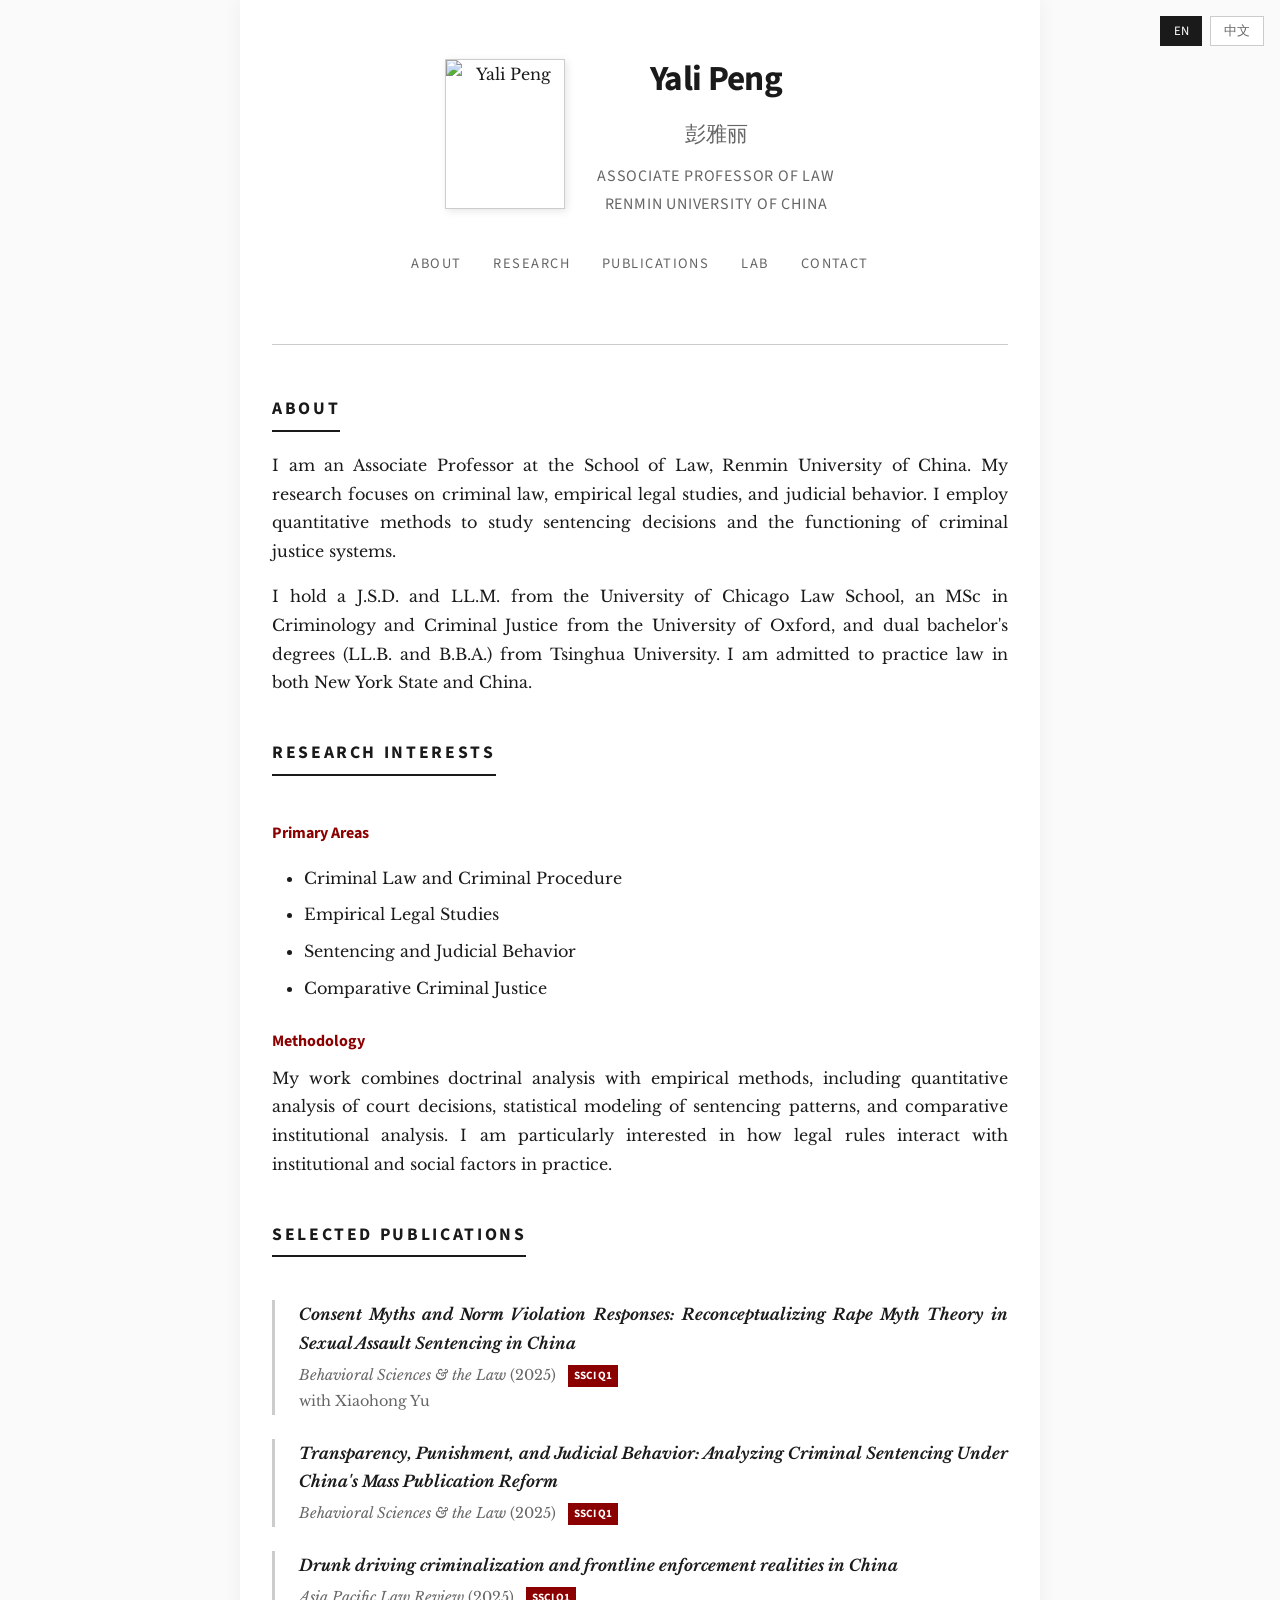
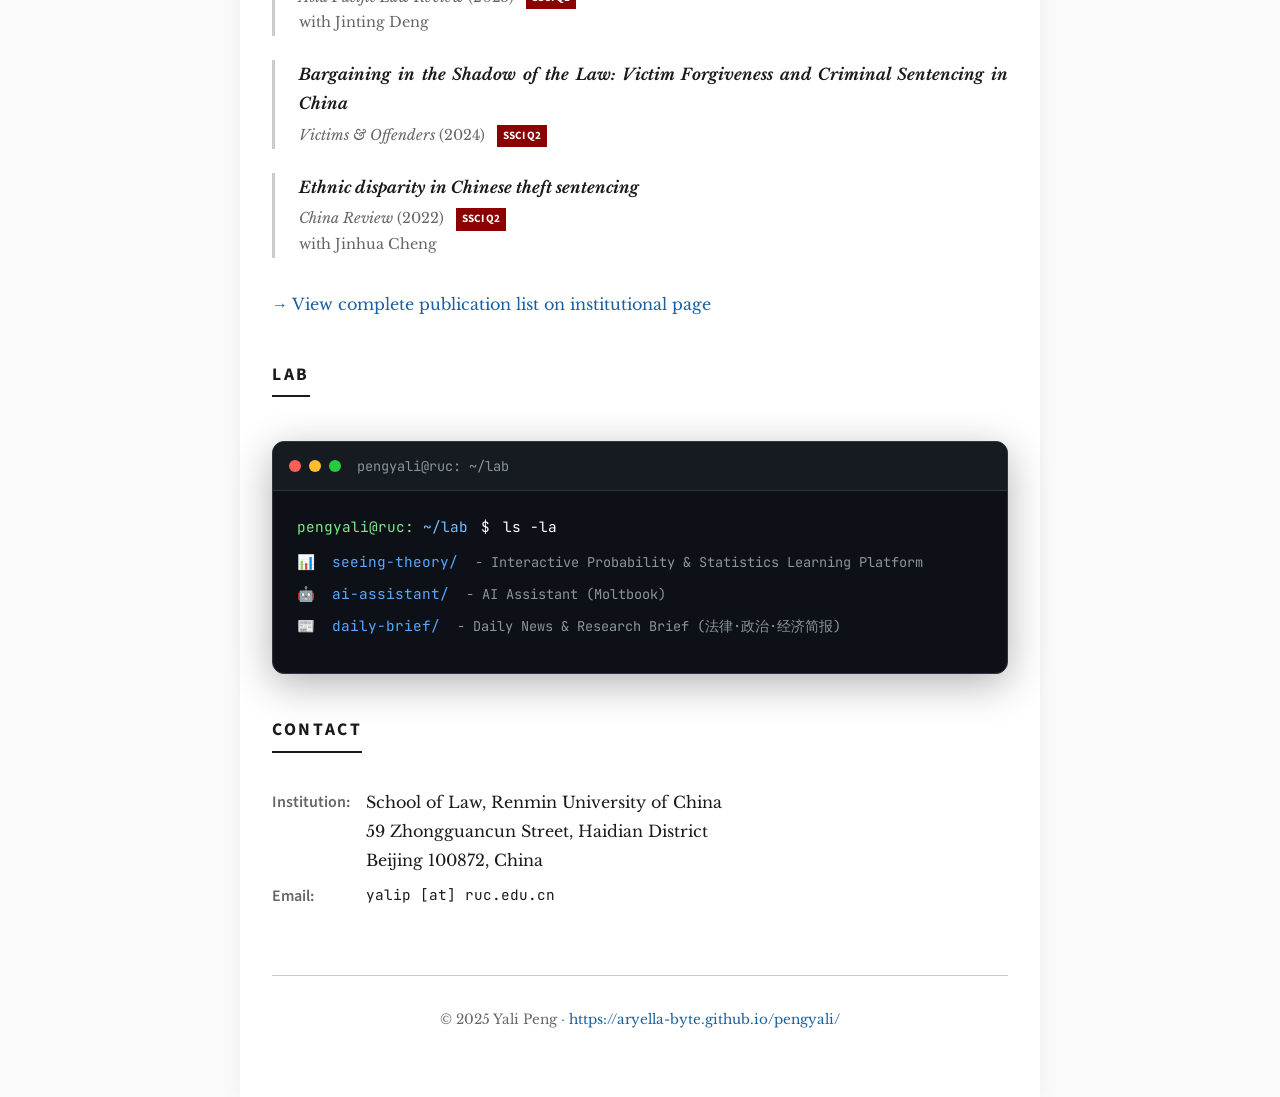
==== commit 9b30a01a: "fix: restore personal homepage, remove redirect loop The previous commit replaced index.html with a " ====
--- a/index.html
+++ b/index.html
@@ -1,12 +1,723 @@
 <!DOCTYPE html>
-<html>
+<html lang="en">
 <head>
-  <meta charset="UTF-8">
-  <meta http-equiv="refresh" content="0; url=https://aryella-byte.github.io/pengyali.github.io/">
-  <link rel="canonical" href="https://aryella-byte.github.io/pengyali.github.io/">
-  <title>Redirecting…</title>
+    <meta charset="UTF-8">
+    <meta name="viewport" content="width=device-width, initial-scale=1.0">
+    <title>Yali Peng | 彭雅丽 - Associate Professor</title>
+    <meta name="title" content="Yali Peng | Associate Professor of Law">
+    <meta name="description" content="Yali Peng (彭雅丽), Associate Professor at Renmin University of China School of Law. Research: Criminal Law, Empirical Legal Studies, Sentencing & Judicial Behavior.">
+    <meta name="keywords" content="Yali Peng, 彭雅丽, Criminal Law, Empirical Legal Studies, Renmin University, Oxford, Chicago">
+    <meta name="author" content="Yali Peng">
+    <meta name="robots" content="index, follow">
+    <link rel="canonical" href="https://aryella-byte.github.io/pengyali/">
+    <meta property="og:type" content="website">
+    <meta property="og:url" content="https://aryella-byte.github.io/pengyali/">
+    <meta property="og:title" content="Yali Peng | Associate Professor of Law at Renmin University">
+    <meta property="og:description" content="Criminal Law, Empirical Legal Studies, Sentencing and Judicial Behavior.">
+    <meta property="og:image" content="https://aryella-byte.github.io/pengyali/photo.png">
+    <meta property="twitter:card" content="summary_large_image">
+    <meta property="twitter:title" content="Yali Peng | Associate Professor of Law">
+    
+    <!-- Academic Fonts -->
+    <link href="https://fonts.googleapis.com/css2?family=Libre+Baskerville:ital,wght@0,400;0,700;1,400&family=Source+Sans+Pro:wght@400;600;700&family=JetBrains+Mono:wght@400&display=swap" rel="stylesheet">
+    
+    <!-- MathJax for equations -->
+    <script src="https://polyfill.io/v3/polyfill.min.js?features=es6"></script>
+    <script id="MathJax-script" async src="https://cdn.jsdelivr.net/npm/mathjax@3/es5/tex-mml-chtml.js"></script>
+    
+    <style>
+        :root {
+            --text: #1a1a1a;
+            --text-muted: #666;
+            --link: #1a5f9e;
+            --link-hover: #0d3d66;
+            --border: #ccc;
+            --bg: #fafafa;
+            --bg-paper: #fff;
+            --accent: #8b0000;
+        }
+        
+        * {
+            margin: 0;
+            padding: 0;
+            box-sizing: border-box;
+        }
+        
+        body {
+            font-family: 'Libre Baskerville', Georgia, serif;
+            font-size: 16px;
+            line-height: 1.8;
+            color: var(--text);
+            background: var(--bg);
+            text-align: justify;
+            hyphens: auto;
+        }
+        
+        .container {
+            max-width: 800px;
+            margin: 0 auto;
+            padding: 3rem 2rem;
+            background: var(--bg-paper);
+            min-height: 100vh;
+            box-shadow: 0 0 20px rgba(0,0,0,0.05);
+        }
+        
+        /* Header */
+        header {
+            text-align: center;
+            margin-bottom: 3rem;
+            padding-bottom: 2rem;
+            border-bottom: 1px solid var(--border);
+        }
+        
+        .lang-switch {
+            position: fixed;
+            top: 1rem;
+            right: 1rem;
+            display: flex;
+            gap: 0.5rem;
+            z-index: 100;
+        }
+        
+        .lang-btn {
+            background: var(--bg-paper);
+            border: 1px solid var(--border);
+            color: var(--text-muted);
+            padding: 0.3rem 0.8rem;
+            font-family: 'Source Sans Pro', sans-serif;
+            font-size: 0.8rem;
+            cursor: pointer;
+            transition: all 0.2s;
+        }
+        
+        .lang-btn:hover, .lang-btn.active {
+            background: var(--text);
+            color: var(--bg-paper);
+            border-color: var(--text);
+        }
+        
+        .profile-section {
+            display: flex;
+            align-items: center;
+            justify-content: center;
+            gap: 2rem;
+            margin-bottom: 1.5rem;
+            flex-wrap: wrap;
+        }
+        
+        .profile-photo {
+            width: 120px;
+            height: 150px;
+            object-fit: cover;
+            border: 1px solid var(--border);
+            box-shadow: 2px 2px 8px rgba(0,0,0,0.1);
+        }
+        
+        h1 {
+            font-family: 'Source Sans Pro', sans-serif;
+            font-size: 2.2rem;
+            font-weight: 700;
+            letter-spacing: -0.02em;
+            margin-bottom: 0.3rem;
+            color: var(--text);
+        }
+        
+        .name-cn {
+            font-size: 1.3rem;
+            color: var(--text-muted);
+            margin-bottom: 0.5rem;
+        }
+        
+        .affiliation {
+            font-family: 'Source Sans Pro', sans-serif;
+            font-size: 1rem;
+            color: var(--text-muted);
+            text-transform: uppercase;
+            letter-spacing: 0.05em;
+        }
+        
+        /* Navigation */
+        nav {
+            display: flex;
+            justify-content: center;
+            gap: 2rem;
+            margin: 2rem 0;
+            font-family: 'Source Sans Pro', sans-serif;
+            font-size: 0.9rem;
+            text-transform: uppercase;
+            letter-spacing: 0.1em;
+        }
+        
+        nav a {
+            color: var(--text-muted);
+            text-decoration: none;
+            padding-bottom: 2px;
+            border-bottom: 1px solid transparent;
+            transition: all 0.2s;
+        }
+        
+        nav a:hover {
+            color: var(--link);
+            border-bottom-color: var(--link);
+        }
+        
+        /* Sections */
+        section {
+            margin: 2.5rem 0;
+        }
+        
+        h2 {
+            font-family: 'Source Sans Pro', sans-serif;
+            font-size: 1.1rem;
+            font-weight: 700;
+            text-transform: uppercase;
+            letter-spacing: 0.15em;
+            margin-bottom: 1.2rem;
+            padding-bottom: 0.3rem;
+            border-bottom: 2px solid var(--text);
+            display: inline-block;
+        }
+        
+        h3 {
+            font-family: 'Source Sans Pro', sans-serif;
+            font-size: 1rem;
+            font-weight: 700;
+            margin: 1.5rem 0 0.5rem;
+            color: var(--accent);
+        }
+        
+        p {
+            margin-bottom: 1rem;
+        }
+        
+        .lang-content.active p {
+            text-indent: 0;
+        }
+        
+        #content-zh p {
+            text-indent: 2em;
+        }
+        
+        #content-zh p.no-indent {
+            text-indent: 0;
+        }
+        
+        #content-zh p:first-of-type {
+            text-indent: 0;
+        }
+        
+        /* Lists */
+        ul {
+            margin: 1rem 0 1rem 2rem;
+        }
+        
+        li {
+            margin: 0.5rem 0;
+        }
+        
+        /* Links */
+        a {
+            color: var(--link);
+            text-decoration: none;
+        }
+        
+        a:hover {
+            color: var(--link-hover);
+            text-decoration: underline;
+        }
+        
+        /* Publications */
+        .publication {
+            margin: 1.5rem 0;
+            padding-left: 1.5rem;
+            border-left: 3px solid var(--border);
+            text-indent: 0;
+        }
+        
+        .publication-title {
+            font-weight: 700;
+            font-style: italic;
+        }
+        
+        .publication-meta {
+            font-size: 0.9rem;
+            color: var(--text-muted);
+            margin-top: 0.3rem;
+        }
+        
+        .badge {
+            display: inline-block;
+            font-family: 'Source Sans Pro', sans-serif;
+            font-size: 0.7rem;
+            font-weight: 700;
+            padding: 1px 6px;
+            background: var(--accent);
+            color: white;
+            margin-left: 0.5rem;
+            vertical-align: middle;
+        }
+        
+        /* CV Table Style */
+        .cv-item {
+            display: flex;
+            margin: 0.8rem 0;
+            text-indent: 0;
+        }
+        
+        .cv-year {
+            font-family: 'Source Sans Pro', sans-serif;
+            font-weight: 600;
+            min-width: 100px;
+            color: var(--text-muted);
+        }
+        
+        .cv-content {
+            flex: 1;
+        }
+        
+        /* Contact */
+        .contact-grid {
+            display: grid;
+            grid-template-columns: auto 1fr;
+            gap: 0.5rem 1rem;
+            margin: 1rem 0;
+            text-indent: 0;
+        }
+        
+        .contact-label {
+            font-family: 'Source Sans Pro', sans-serif;
+            font-weight: 600;
+            color: var(--text-muted);
+        }
+        
+        /* Code for email obfuscation */
+        .mono {
+            font-family: 'JetBrains Mono', monospace;
+            font-size: 0.9em;
+        }
+        
+        /* Footer */
+        footer {
+            margin-top: 4rem;
+            padding-top: 2rem;
+            border-top: 1px solid var(--border);
+            text-align: center;
+            font-size: 0.85rem;
+            color: var(--text-muted);
+        }
+        
+        /* Print styles */
+        @media print {
+            .lang-switch { display: none; }
+            .container { box-shadow: none; }
+            nav { display: none; }
+        }
+        
+        /* Responsive */
+        @media (max-width: 600px) {
+            .container { padding: 4rem 1rem 2rem; }
+            h1 { font-size: 1.8rem; }
+            nav { gap: 1rem; font-size: 0.8rem; }
+            .cv-item { flex-direction: column; }
+            .cv-year { margin-bottom: 0.2rem; }
+        }
+        
+        /* Hide/show language content */
+        .lang-content { display: none; }
+        .lang-content.active { display: block; }
+        
+        /* Terminal Lab Styles */
+        .terminal-container {
+            background: #0d1117;
+            border-radius: 12px;
+            overflow: hidden;
+            box-shadow: 0 10px 40px rgba(0, 0, 0, 0.3);
+            margin: 1.5rem 0;
+            border: 1px solid #30363d;
+            font-family: 'JetBrains Mono', 'SF Mono', Monaco, monospace;
+        }
+        .terminal-header {
+            background: #161b22;
+            padding: 0.75rem 1rem;
+            display: flex;
+            align-items: center;
+            gap: 1rem;
+            border-bottom: 1px solid #30363d;
+        }
+        .terminal-buttons {
+            display: flex;
+            gap: 0.5rem;
+        }
+        .btn-red { width: 12px; height: 12px; border-radius: 50%; background: #ff5f56; display: inline-block; }
+        .btn-yellow { width: 12px; height: 12px; border-radius: 50%; background: #ffbd2e; display: inline-block; }
+        .btn-green { width: 12px; height: 12px; border-radius: 50%; background: #27ca40; display: inline-block; }
+        .terminal-title { color: #8b949e; font-size: 0.85rem; }
+        .terminal-body {
+            padding: 1.5rem;
+            font-size: 0.9rem;
+            line-height: 1.6;
+            color: #c9d1d9;
+        }
+        .line { margin-bottom: 0.5rem; }
+        .prompt { color: #7ee787; }
+        .path { color: #79c0ff; }
+        .dollar { color: #fff; margin: 0 0.25rem; }
+        .command { color: #fff; }
+        .output { margin: 0.5rem 0; }
+        .dir-item { padding: 0.25rem 0; }
+        .dir-item .icon { margin-right: 0.5rem; }
+        .dir-item .name { color: #58a6ff; }
+        .dir-item .name a { color: #58a6ff; text-decoration: none; }
+        .dir-item .name a:hover { text-decoration: underline; }
+        .dir-item .desc { color: #8b949e; font-size: 0.85rem; margin-left: 0.5rem; }
+    </style>
 </head>
 <body>
-  <p>Redirecting to <a href="https://aryella-byte.github.io/pengyali.github.io/">https://aryella-byte.github.io/pengyali.github.io/</a></p>
+    <div class="lang-switch">
+        <button class="lang-btn active" onclick="switchLang('en')">EN</button>
+        <button class="lang-btn" onclick="switchLang('zh')">中文</button>
+    </div>
+
+    <div class="container">
+        <!-- English Content -->
+        <div id="content-en" class="lang-content active">
+            <header>
+                <div class="profile-section">
+                    <img src="photo.png" alt="Yali Peng" class="profile-photo">
+                    <div>
+                        <h1>Yali Peng</h1>
+                        <div class="name-cn">彭雅丽</div>
+                        <div class="affiliation">Associate Professor of Law<br>Renmin University of China</div>
+                    </div>
+                </div>
+                
+                <nav>
+                    <a href="#about-en">About</a>
+                    <a href="#research-en">Research</a>
+                    <a href="#publications-en">Publications</a>
+                    <a href="#lab-en">Lab</a>
+                    <a href="#contact-en">Contact</a>
+                </nav>
+            </header>
+
+            <section id="about-en">
+                <h2>About</h2>
+                <p>I am an Associate Professor at the School of Law, Renmin University of China. My research focuses on criminal law, empirical legal studies, and judicial behavior. I employ quantitative methods to study sentencing decisions and the functioning of criminal justice systems.</p>
+                
+                <p>I hold a J.S.D. and LL.M. from the University of Chicago Law School, an MSc in Criminology and Criminal Justice from the University of Oxford, and dual bachelor's degrees (LL.B. and B.B.A.) from Tsinghua University. I am admitted to practice law in both New York State and China.</p>
+            </section>
+
+            <section id="research-en">
+                <h2>Research Interests</h2>
+                
+                <h3>Primary Areas</h3>
+                <ul>
+                    <li>Criminal Law and Criminal Procedure</li>
+                    <li>Empirical Legal Studies</li>
+                    <li>Sentencing and Judicial Behavior</li>
+                    <li>Comparative Criminal Justice</li>
+                </ul>
+                
+                <h3>Methodology</h3>
+                <p>My work combines doctrinal analysis with empirical methods, including quantitative analysis of court decisions, statistical modeling of sentencing patterns, and comparative institutional analysis. I am particularly interested in how legal rules interact with institutional and social factors in practice.</p>
+            </section>
+
+            <section id="publications-en">
+                <h2>Selected Publications</h2>
+                
+                <div class="publication">
+                    <div class="publication-title">Consent Myths and Norm Violation Responses: Reconceptualizing Rape Myth Theory in Sexual Assault Sentencing in China</div>
+                    <div class="publication-meta">
+                        <em>Behavioral Sciences & the Law</em> (2025)
+                        <span class="badge">SSCI Q1</span><br>
+                        with Xiaohong Yu
+                    </div>
+                </div>
+
+                <div class="publication">
+                    <div class="publication-title">Transparency, Punishment, and Judicial Behavior: Analyzing Criminal Sentencing Under China's Mass Publication Reform</div>
+                    <div class="publication-meta">
+                        <em>Behavioral Sciences & the Law</em> (2025)
+                        <span class="badge">SSCI Q1</span>
+                    </div>
+                </div>
+
+                <div class="publication">
+                    <div class="publication-title">Drunk driving criminalization and frontline enforcement realities in China</div>
+                    <div class="publication-meta">
+                        <em>Asia Pacific Law Review</em> (2025)
+                        <span class="badge">SSCI Q1</span><br>
+                        with Jinting Deng
+                    </div>
+                </div>
+
+                <div class="publication">
+                    <div class="publication-title">Bargaining in the Shadow of the Law: Victim Forgiveness and Criminal Sentencing in China</div>
+                    <div class="publication-meta">
+                        <em>Victims & Offenders</em> (2024)
+                        <span class="badge">SSCI Q2</span>
+                    </div>
+                </div>
+
+                <div class="publication">
+                    <div class="publication-title">Ethnic disparity in Chinese theft sentencing</div>
+                    <div class="publication-meta">
+                        <em>China Review</em> (2022)
+                        <span class="badge">SSCI Q2</span><br>
+                        with Jinhua Cheng
+                    </div>
+                </div>
+
+                <p style="margin-top: 2rem;"><a href="http://www.law.ruc.edu.cn/home/sz/s/?id=379" target="_blank">→ View complete publication list on institutional page</a></p>
+            </section>
+
+            <section id="lab-en">
+                <h2>Lab</h2>
+                <div class="terminal-container">
+                    <div class="terminal-header">
+                        <div class="terminal-buttons">
+                            <span class="btn btn-red"></span>
+                            <span class="btn btn-yellow"></span>
+                            <span class="btn btn-green"></span>
+                        </div>
+                        <div class="terminal-title">pengyali@ruc: ~/lab</div>
+                    </div>
+                    <div class="terminal-body">
+                        <div class="line">
+                            <span class="prompt">pengyali@ruc:</span>
+                            <span class="path">~/lab</span>
+                            <span class="dollar">$</span>
+                            <span class="command"> ls -la</span>
+                        </div>
+                        <div class="output">
+                            <div class="dir-item">
+                                <span class="icon">📊</span>
+                                <span class="name"><a href="./seeing-theory/" target="_blank">seeing-theory/</a></span>
+                                <span class="desc">- Interactive Probability & Statistics Learning Platform</span>
+                            </div>
+                            <div class="dir-item">
+                                <span class="icon">🤖</span>
+                                <span class="name"><a href="https://moltbook.com/u/LogosK-AI-2026" target="_blank">ai-assistant/</a></span>
+                                <span class="desc">- AI Assistant (Moltbook)</span>
+                            </div>
+                            <div class="dir-item">
+                                <span class="icon">📰</span>
+                                <span class="name"><a href="./brief/" target="_blank">daily-brief/</a></span>
+                                <span class="desc">- Daily News & Research Brief (法律·政治·经济简报)</span>
+                            </div>
+                        </div>
+                    </div>
+                </div>
+            </section>
+
+            <section id="contact-en">
+                <h2>Contact</h2>
+                
+                <div class="contact-grid">
+                    <span class="contact-label">Institution:</span>
+                    <span>School of Law, Renmin University of China<br>59 Zhongguancun Street, Haidian District<br>Beijing 100872, China</span>
+                    
+                    <span class="contact-label">Email:</span>
+                    <span class="mono">yalip [at] ruc.edu.cn</span>
+                    
+                </div>
+            </section>
+
+            <footer>
+                <p>© 2025 Yali Peng · <a href="https://aryella-byte.github.io/pengyali/">https://aryella-byte.github.io/pengyali/</a></p>
+            </footer>
+        </div>
+
+        <!-- Chinese Content -->
+        <div id="content-zh" class="lang-content">
+            <header>
+                <div class="profile-section">
+                    <img src="photo.png" alt="彭雅丽" class="profile-photo">
+                    <div>
+                        <h1>彭雅丽</h1>
+                        <div class="name-cn" style="font-size: 1.3rem; color: var(--text-muted); margin-bottom: 0.5rem;">Yali Peng</div>
+                        <div class="affiliation">副教授<br>中国人民大学法学院</div>
+                    </div>
+                </div>
+                
+                <nav>
+                    <a href="#about-zh">简介</a>
+                    <a href="#research-zh">研究</a>
+                    <a href="#publications-zh">论文</a>
+                    <a href="#lab-zh">实验室</a>
+                    <a href="#contact-zh">联系</a>
+                </nav>
+            </header>
+
+            <section id="about-zh">
+                <h2>简介</h2>
+                <p class="no-indent">中国人民大学法学院副教授，研究领域为刑法学、实证法学、司法行为。采用定量方法研究量刑决策和刑事司法系统运作。拥有芝加哥大学法学博士（J.S.D.）和法学硕士（LL.M.），牛津大学犯罪学与刑事司法硕士（MSc），清华大学法学学士和工商管理学士双学位。拥有纽约州和中国律师执业资格。</p>
+            </section>
+
+            <section id="research-zh">
+                <h2>研究领域</h2>
+                
+                <h3>主要方向</h3>
+                <ul>
+                    <li>刑法学与刑事诉讼法学</li>
+                    <li>实证法学研究</li>
+                    <li>量刑与司法行为</li>
+                    <li>比较刑事司法</li>
+                </ul>
+                
+                <h3>研究方法</h3>
+                <p>研究结合教义分析与实证方法，包括法院判决的定量分析、量刑模式的统计建模和比较制度分析。特别关注法律规则在实践中如何与制度和社会因素互动。</p>
+            </section>
+
+            <section id="publications-zh">
+                <h2>代表论文</h2>
+                
+                <div class="publication">
+                    <div class="publication-title">Consent Myths and Norm Violation Responses: Reconceptualizing Rape Myth Theory in Sexual Assault Sentencing in China</div>
+                    <div class="publication-meta">
+                        <em>Behavioral Sciences & the Law</em> (2025)
+                        <span class="badge">SSCI Q1</span><br>
+                        合作者：于晓虹
+                    </div>
+                </div>
+
+                <div class="publication">
+                    <div class="publication-title">Transparency, Punishment, and Judicial Behavior: Analyzing Criminal Sentencing Under China's Mass Publication Reform</div>
+                    <div class="publication-meta">
+                        <em>Behavioral Sciences & the Law</em> (2025)
+                        <span class="badge">SSCI Q1</span>
+                    </div>
+                </div>
+
+                <div class="publication">
+                    <div class="publication-title">Drunk driving criminalization and frontline enforcement realities in China</div>
+                    <div class="publication-meta">
+                        <em>Asia Pacific Law Review</em> (2025)
+                        <span class="badge">SSCI Q1</span><br>
+                        合作者：邓矜婷
+                    </div>
+                </div>
+
+                <div class="publication">
+                    <div class="publication-title">Bargaining in the Shadow of the Law: Victim Forgiveness and Criminal Sentencing in China</div>
+                    <div class="publication-meta">
+                        <em>Victims & Offenders</em> (2024)
+                        <span class="badge">SSCI Q2</span>
+                    </div>
+                </div>
+
+                <div class="publication">
+                    <div class="publication-title">Ethnic disparity in Chinese theft sentencing</div>
+                    <div class="publication-meta">
+                        <em>China Review</em> (2022)
+                        <span class="badge">SSCI Q2</span><br>
+                        合作者：程金华
+                    </div>
+                </div>
+
+                <p style="margin-top: 2rem;"><a href="http://www.law.ruc.edu.cn/home/sz/s/?id=379" target="_blank">→ 查看完整论文列表（人大法学院官网）</a></p>
+            </section>
+
+<!-- Lab Section - Bilingual -->
+
+<!-- Chinese Version -->
+            <section id="lab-zh">
+                <h2><span class="chinese">实验室</span> Lab</h2>
+                <div class="terminal-container">
+                    <div class="terminal-header">
+                        <div class="terminal-buttons">
+                            <span class="btn btn-red"></span>
+                            <span class="btn btn-yellow"></span>
+                            <span class="btn btn-green"></span>
+                        </div>
+                        <div class="terminal-title">pengyali@ruc: ~/lab</div>
+                    </div>
+                    <div class="terminal-body">
+                        <div class="line">
+                            <span class="prompt">pengyali@ruc:</span>
+                            <span class="path">~/lab</span>
+                            <span class="dollar">$</span>
+                            <span class="command"> ls -la</span>
+                        </div>
+                        <div class="output">
+                            <div class="dir-item">
+                                <span class="icon">📊</span>
+                                <span class="name"><a href="./seeing-theory/" target="_blank">seeing-theory/</a></span>
+                                <span class="desc">- 交互式概率统计学习平台</span>
+                            </div>
+                            <div class="dir-item">
+                                <span class="icon">🤖</span>
+                                <span class="name"><a href="https://moltbook.com/u/LogosK-AI-2026" target="_blank">ai-assistant/</a></span>
+                                <span class="desc">- AI 助手 (Moltbook)</span>
+                            </div>
+                            <div class="dir-item">
+                                <span class="icon">📰</span>
+                                <span class="name"><a href="./brief/" target="_blank">daily-brief/</a></span>
+                                <span class="desc">- 每日简报：法律·政治·经济 (News & Research Brief)</span>
+                            </div>
+                        </div>
+                    </div>
+                </div>
+            </section>
+
+            <section id="contact-zh">
+                <h2>联系方式</h2>
+                
+                <div class="contact-grid">
+                    <span class="contact-label">单位：</span>
+                    <span>中国人民大学法学院<br>北京市海淀区中关村大街59号<br>邮编：100872</span>
+                    
+                    <span class="contact-label">邮箱：</span>
+                    <span class="mono">yalip [at] ruc.edu.cn</span>
+                    
+                </div>
+            </section>
+
+            <footer>
+                <p>© 2025 彭雅丽 · <a href="https://aryella-byte.github.io/pengyali/">https://aryella-byte.github.io/pengyali/</a></p>
+            </footer>
+        </div>
+    </div>
+
+    <script>
+        function switchLang(lang) {
+            document.querySelectorAll('.lang-content').forEach(el => {
+                el.classList.remove('active');
+            });
+            document.getElementById('content-' + lang).classList.add('active');
+            
+            document.querySelectorAll('.lang-btn').forEach(btn => {
+                btn.classList.remove('active');
+            });
+            event.target.classList.add('active');
+        }
+    </script>
+
+    <!-- JSON-LD Structured Data -->
+    <script type="application/ld+json">
+    {
+        "@context": "https://schema.org",
+        "@type": "Person",
+        "name": "Yali Peng",
+        "alternateName": "彭雅丽",
+        "jobTitle": "Associate Professor",
+        "worksFor": {
+            "@type": "Organization",
+            "name": "Renmin University of China",
+            "department": "School of Law"
+        },
+        "url": "https://aryella-byte.github.io/pengyali/",
+        "image": "https://aryella-byte.github.io/pengyali/photo.png",
+        "sameAs": [
+            "http://www.law.ruc.edu.cn/home/sz/s/?id=379"
+        ],
+        "alumniOf": [
+            {"@type": "CollegeOrUniversity", "name": "University of Chicago Law School"},
+            {"@type": "CollegeOrUniversity", "name": "University of Oxford"},
+            {"@type": "CollegeOrUniversity", "name": "Tsinghua University"}
+        ],
+        "knowsAbout": ["Criminal Law", "Empirical Legal Studies", "Sentencing", "Judicial Behavior"]
+    }
+    </script>
 </body>
-</html>
+</html>
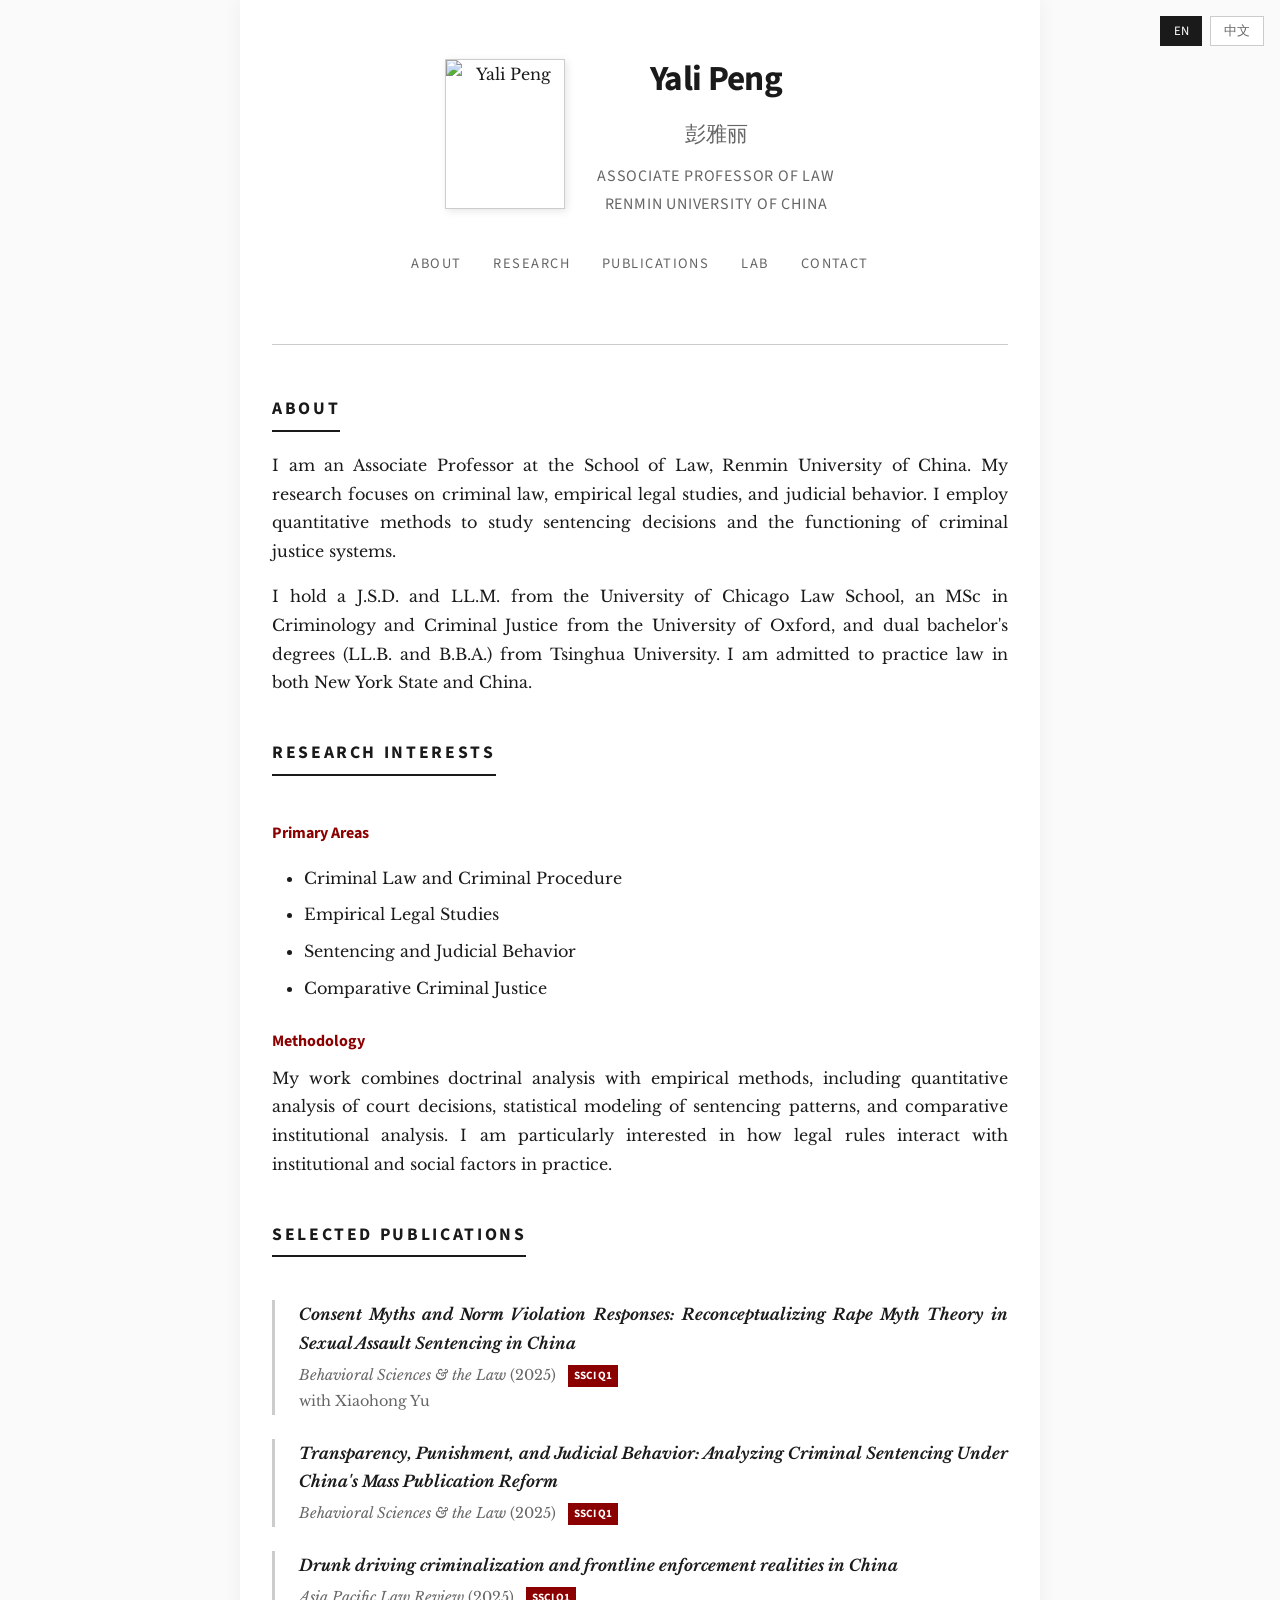
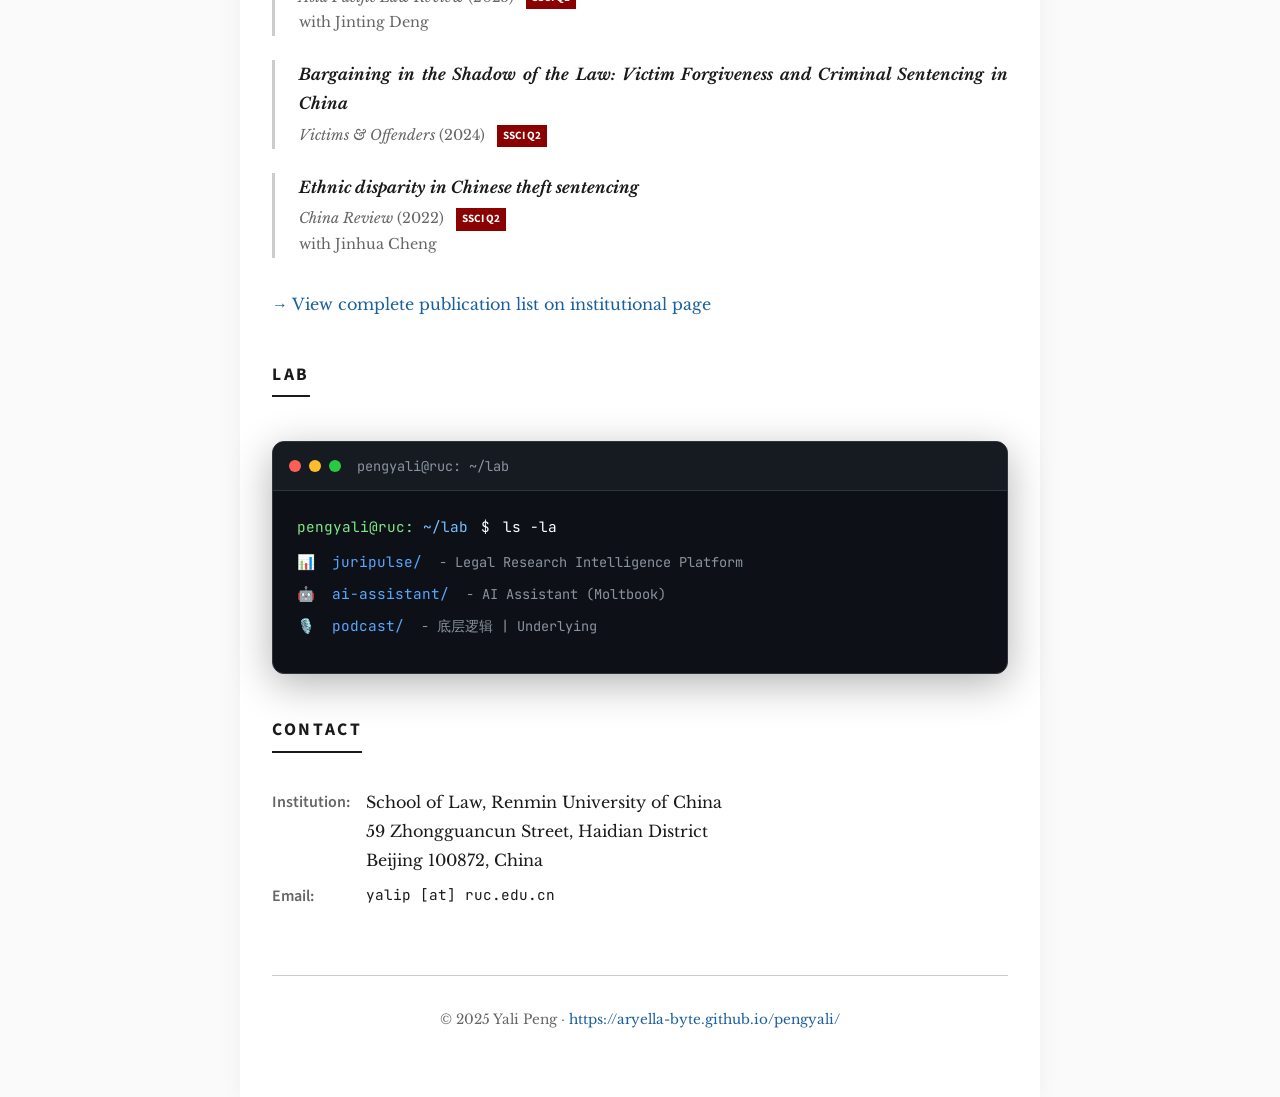
==== commit a0f8b09c: "feat: unify Lab links to JuriPulse, add podcast - Replace seeing-theory and daily-brief with single " ====
--- a/index.html
+++ b/index.html
@@ -492,8 +492,8 @@
                         <div class="output">
                             <div class="dir-item">
                                 <span class="icon">📊</span>
-                                <span class="name"><a href="./seeing-theory/" target="_blank">seeing-theory/</a></span>
-                                <span class="desc">- Interactive Probability & Statistics Learning Platform</span>
+                                <span class="name"><a href="https://aryella-byte.github.io/juripulse/" target="_blank">juripulse/</a></span>
+                                <span class="desc">- Legal Research Intelligence Platform</span>
                             </div>
                             <div class="dir-item">
                                 <span class="icon">🤖</span>
@@ -501,9 +501,9 @@
                                 <span class="desc">- AI Assistant (Moltbook)</span>
                             </div>
                             <div class="dir-item">
-                                <span class="icon">📰</span>
-                                <span class="name"><a href="./brief/" target="_blank">daily-brief/</a></span>
-                                <span class="desc">- Daily News & Research Brief (法律·政治·经济简报)</span>
+                                <span class="icon">🎙️</span>
+                                <span class="name"><a href="https://www.xiaoyuzhoufm.com/podcast/64a6911f17ce305a58328ba7" target="_blank">podcast/</a></span>
+                                <span class="desc">- 底层逻辑 | Underlying</span>
                             </div>
                         </div>
                     </div>
@@ -642,8 +642,8 @@
                         <div class="output">
                             <div class="dir-item">
                                 <span class="icon">📊</span>
-                                <span class="name"><a href="./seeing-theory/" target="_blank">seeing-theory/</a></span>
-                                <span class="desc">- 交互式概率统计学习平台</span>
+                                <span class="name"><a href="https://aryella-byte.github.io/juripulse/" target="_blank">juripulse/</a></span>
+                                <span class="desc">- 法学研究智能平台</span>
                             </div>
                             <div class="dir-item">
                                 <span class="icon">🤖</span>
@@ -651,9 +651,9 @@
                                 <span class="desc">- AI 助手 (Moltbook)</span>
                             </div>
                             <div class="dir-item">
-                                <span class="icon">📰</span>
-                                <span class="name"><a href="./brief/" target="_blank">daily-brief/</a></span>
-                                <span class="desc">- 每日简报：法律·政治·经济 (News & Research Brief)</span>
+                                <span class="icon">🎙️</span>
+                                <span class="name"><a href="https://www.xiaoyuzhoufm.com/podcast/64a6911f17ce305a58328ba7" target="_blank">podcast/</a></span>
+                                <span class="desc">- 底层逻辑 | Underlying</span>
                             </div>
                         </div>
                     </div>
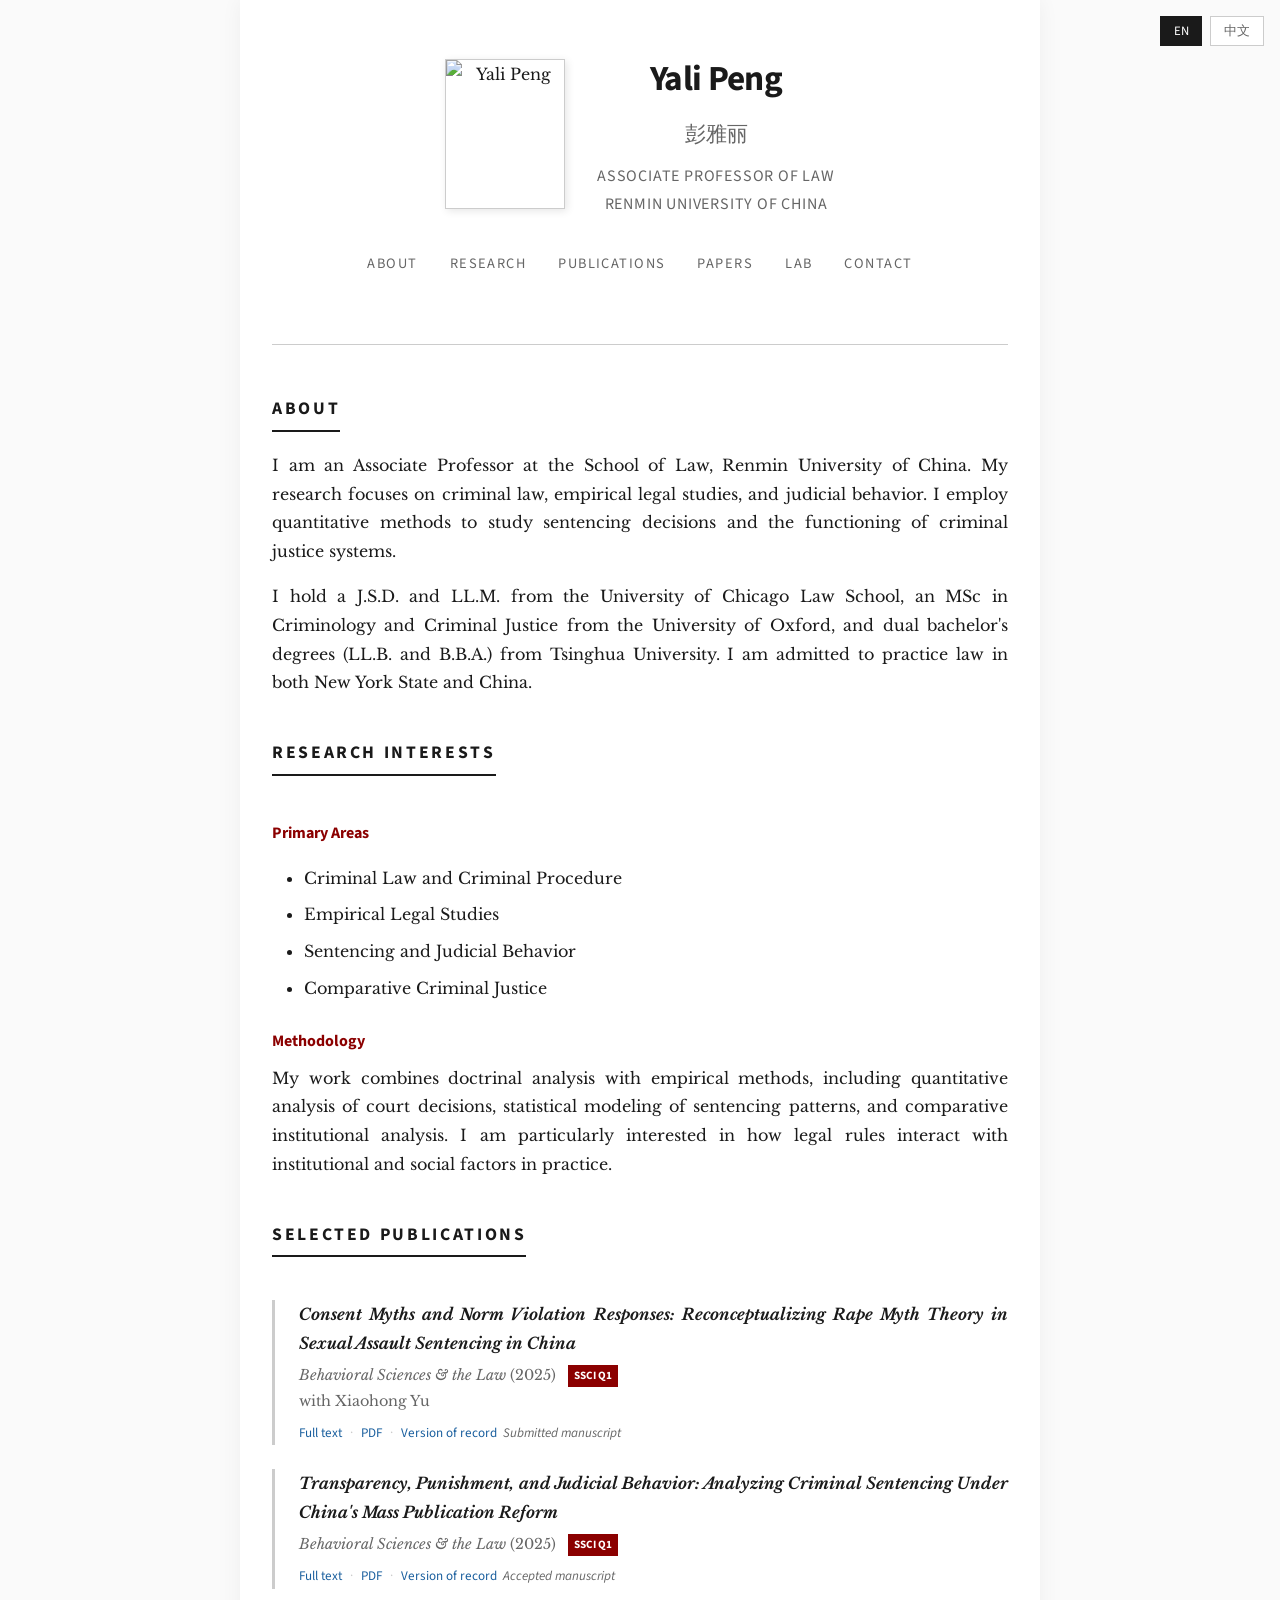
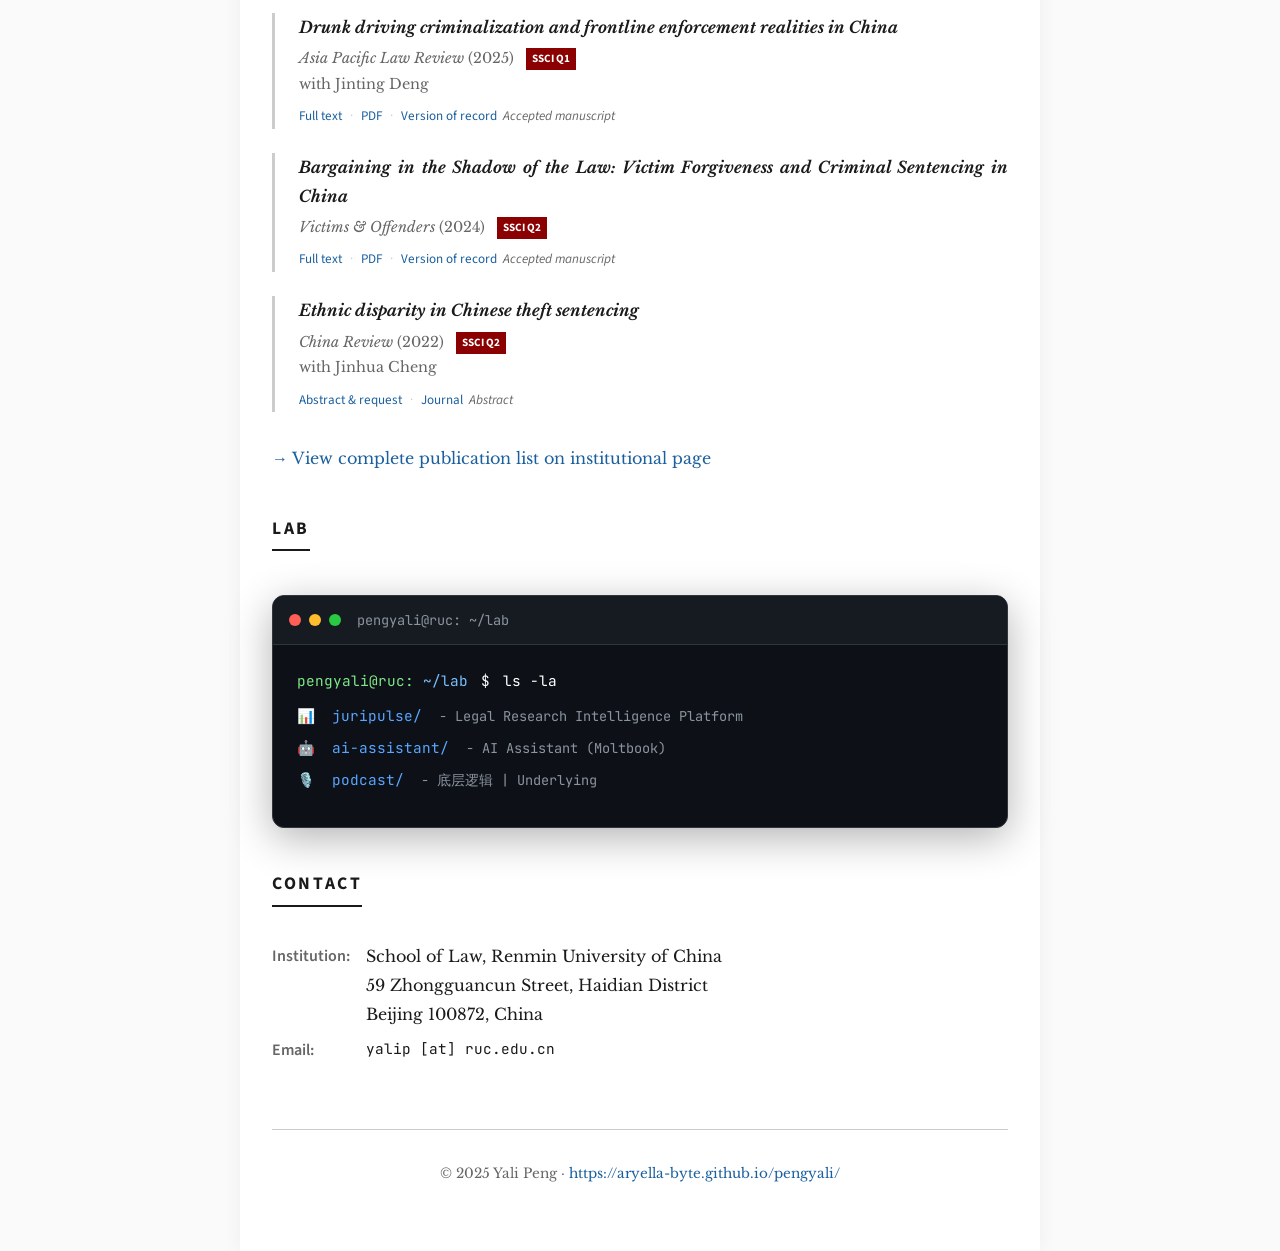
==== commit 40759a4a: "feat: add self-archived research papers" ====
--- a/index.html
+++ b/index.html
@@ -226,6 +226,21 @@
             text-decoration: underline;
         }
         
+
+        .publication-links {
+            font-family: 'Source Sans Pro', -apple-system, sans-serif;
+            font-size: 0.82rem;
+            margin-top: 0.45rem;
+        }
+        .publication-links a { color: var(--link); text-decoration: none; }
+        .publication-links a:hover { text-decoration: underline; }
+        .publication-links .sep { color: var(--border); margin: 0 0.5rem; }
+        .publication-links .vtag {
+            color: var(--text-muted);
+            font-style: italic;
+            margin-left: 0.4rem;
+        }
+
         /* Publications */
         .publication {
             margin: 1.5rem 0;
@@ -395,6 +410,7 @@
                     <a href="#about-en">About</a>
                     <a href="#research-en">Research</a>
                     <a href="#publications-en">Publications</a>
+                    <a href="papers/index.html">Papers</a>
                     <a href="#lab-en">Lab</a>
                     <a href="#contact-en">Contact</a>
                 </nav>
@@ -432,6 +448,7 @@
                         <span class="badge">SSCI Q1</span><br>
                         with Xiaohong Yu
                     </div>
+                                    <div class="publication-links"><a href="papers/consent-myths-norm-violation.html">Full text</a><span class="sep">·</span><a href="papers/pdf/consent-myths-norm-violation.pdf">PDF</a><span class="sep">·</span><a href="https://doi.org/10.1002/bsl.70016" target="_blank">Version of record</a><span class="vtag">Submitted manuscript</span></div>
                 </div>
 
                 <div class="publication">
@@ -440,6 +457,7 @@
                         <em>Behavioral Sciences & the Law</em> (2025)
                         <span class="badge">SSCI Q1</span>
                     </div>
+                                    <div class="publication-links"><a href="papers/transparency-mass-publication.html">Full text</a><span class="sep">·</span><a href="papers/pdf/transparency-mass-publication.pdf">PDF</a><span class="sep">·</span><a href="https://doi.org/10.1002/bsl.70003" target="_blank">Version of record</a><span class="vtag">Accepted manuscript</span></div>
                 </div>
 
                 <div class="publication">
@@ -449,6 +467,7 @@
                         <span class="badge">SSCI Q1</span><br>
                         with Jinting Deng
                     </div>
+                                    <div class="publication-links"><a href="papers/drunk-driving-enforcement.html">Full text</a><span class="sep">·</span><a href="papers/pdf/drunk-driving-enforcement.pdf">PDF</a><span class="sep">·</span><a href="https://doi.org/10.1080/10192557.2025.2493703" target="_blank">Version of record</a><span class="vtag">Accepted manuscript</span></div>
                 </div>
 
                 <div class="publication">
@@ -457,6 +476,7 @@
                         <em>Victims & Offenders</em> (2024)
                         <span class="badge">SSCI Q2</span>
                     </div>
+                                    <div class="publication-links"><a href="papers/bargaining-shadow-of-law.html">Full text</a><span class="sep">·</span><a href="papers/pdf/bargaining-shadow-of-law.pdf">PDF</a><span class="sep">·</span><a href="https://doi.org/10.1080/15564886.2024.2437371" target="_blank">Version of record</a><span class="vtag">Accepted manuscript</span></div>
                 </div>
 
                 <div class="publication">
@@ -466,6 +486,7 @@
                         <span class="badge">SSCI Q2</span><br>
                         with Jinhua Cheng
                     </div>
+                                    <div class="publication-links"><a href="papers/ethnic-disparity-theft-sentencing.html">Abstract &amp; request</a><span class="sep">·</span><a href="https://muse.jhu.edu/pub/250/article/864166" target="_blank">Journal</a><span class="vtag">Abstract</span></div>
                 </div>
 
                 <p style="margin-top: 2rem;"><a href="http://www.law.ruc.edu.cn/home/sz/s/?id=379" target="_blank">→ View complete publication list on institutional page</a></p>
@@ -544,6 +565,7 @@
                     <a href="#about-zh">简介</a>
                     <a href="#research-zh">研究</a>
                     <a href="#publications-zh">论文</a>
+                    <a href="papers/index.html">全文</a>
                     <a href="#lab-zh">实验室</a>
                     <a href="#contact-zh">联系</a>
                 </nav>
@@ -579,6 +601,7 @@
                         <span class="badge">SSCI Q1</span><br>
                         合作者：于晓虹
                     </div>
+                                    <div class="publication-links"><a href="papers/consent-myths-norm-violation.html">全文（英文）</a><span class="sep">·</span><a href="papers/pdf/consent-myths-norm-violation.pdf">PDF</a><span class="sep">·</span><a href="https://doi.org/10.1002/bsl.70016" target="_blank">正式版</a><span class="vtag">投稿版</span></div>
                 </div>
 
                 <div class="publication">
@@ -587,6 +610,7 @@
                         <em>Behavioral Sciences & the Law</em> (2025)
                         <span class="badge">SSCI Q1</span>
                     </div>
+                                    <div class="publication-links"><a href="papers/transparency-mass-publication.html">全文（英文）</a><span class="sep">·</span><a href="papers/pdf/transparency-mass-publication.pdf">PDF</a><span class="sep">·</span><a href="https://doi.org/10.1002/bsl.70003" target="_blank">正式版</a><span class="vtag">接受稿</span></div>
                 </div>
 
                 <div class="publication">
@@ -596,6 +620,7 @@
                         <span class="badge">SSCI Q1</span><br>
                         合作者：邓矜婷
                     </div>
+                                    <div class="publication-links"><a href="papers/drunk-driving-enforcement.html">全文（英文）</a><span class="sep">·</span><a href="papers/pdf/drunk-driving-enforcement.pdf">PDF</a><span class="sep">·</span><a href="https://doi.org/10.1080/10192557.2025.2493703" target="_blank">正式版</a><span class="vtag">接受稿</span></div>
                 </div>
 
                 <div class="publication">
@@ -604,6 +629,7 @@
                         <em>Victims & Offenders</em> (2024)
                         <span class="badge">SSCI Q2</span>
                     </div>
+                                    <div class="publication-links"><a href="papers/bargaining-shadow-of-law.html">全文（英文）</a><span class="sep">·</span><a href="papers/pdf/bargaining-shadow-of-law.pdf">PDF</a><span class="sep">·</span><a href="https://doi.org/10.1080/15564886.2024.2437371" target="_blank">正式版</a><span class="vtag">接受稿</span></div>
                 </div>
 
                 <div class="publication">
@@ -613,6 +639,7 @@
                         <span class="badge">SSCI Q2</span><br>
                         合作者：程金华
                     </div>
+                                    <div class="publication-links"><a href="papers/ethnic-disparity-theft-sentencing.html">摘要与索取</a><span class="sep">·</span><a href="https://muse.jhu.edu/pub/250/article/864166" target="_blank">期刊页</a><span class="vtag">摘要</span></div>
                 </div>
 
                 <p style="margin-top: 2rem;"><a href="http://www.law.ruc.edu.cn/home/sz/s/?id=379" target="_blank">→ 查看完整论文列表（人大法学院官网）</a></p>
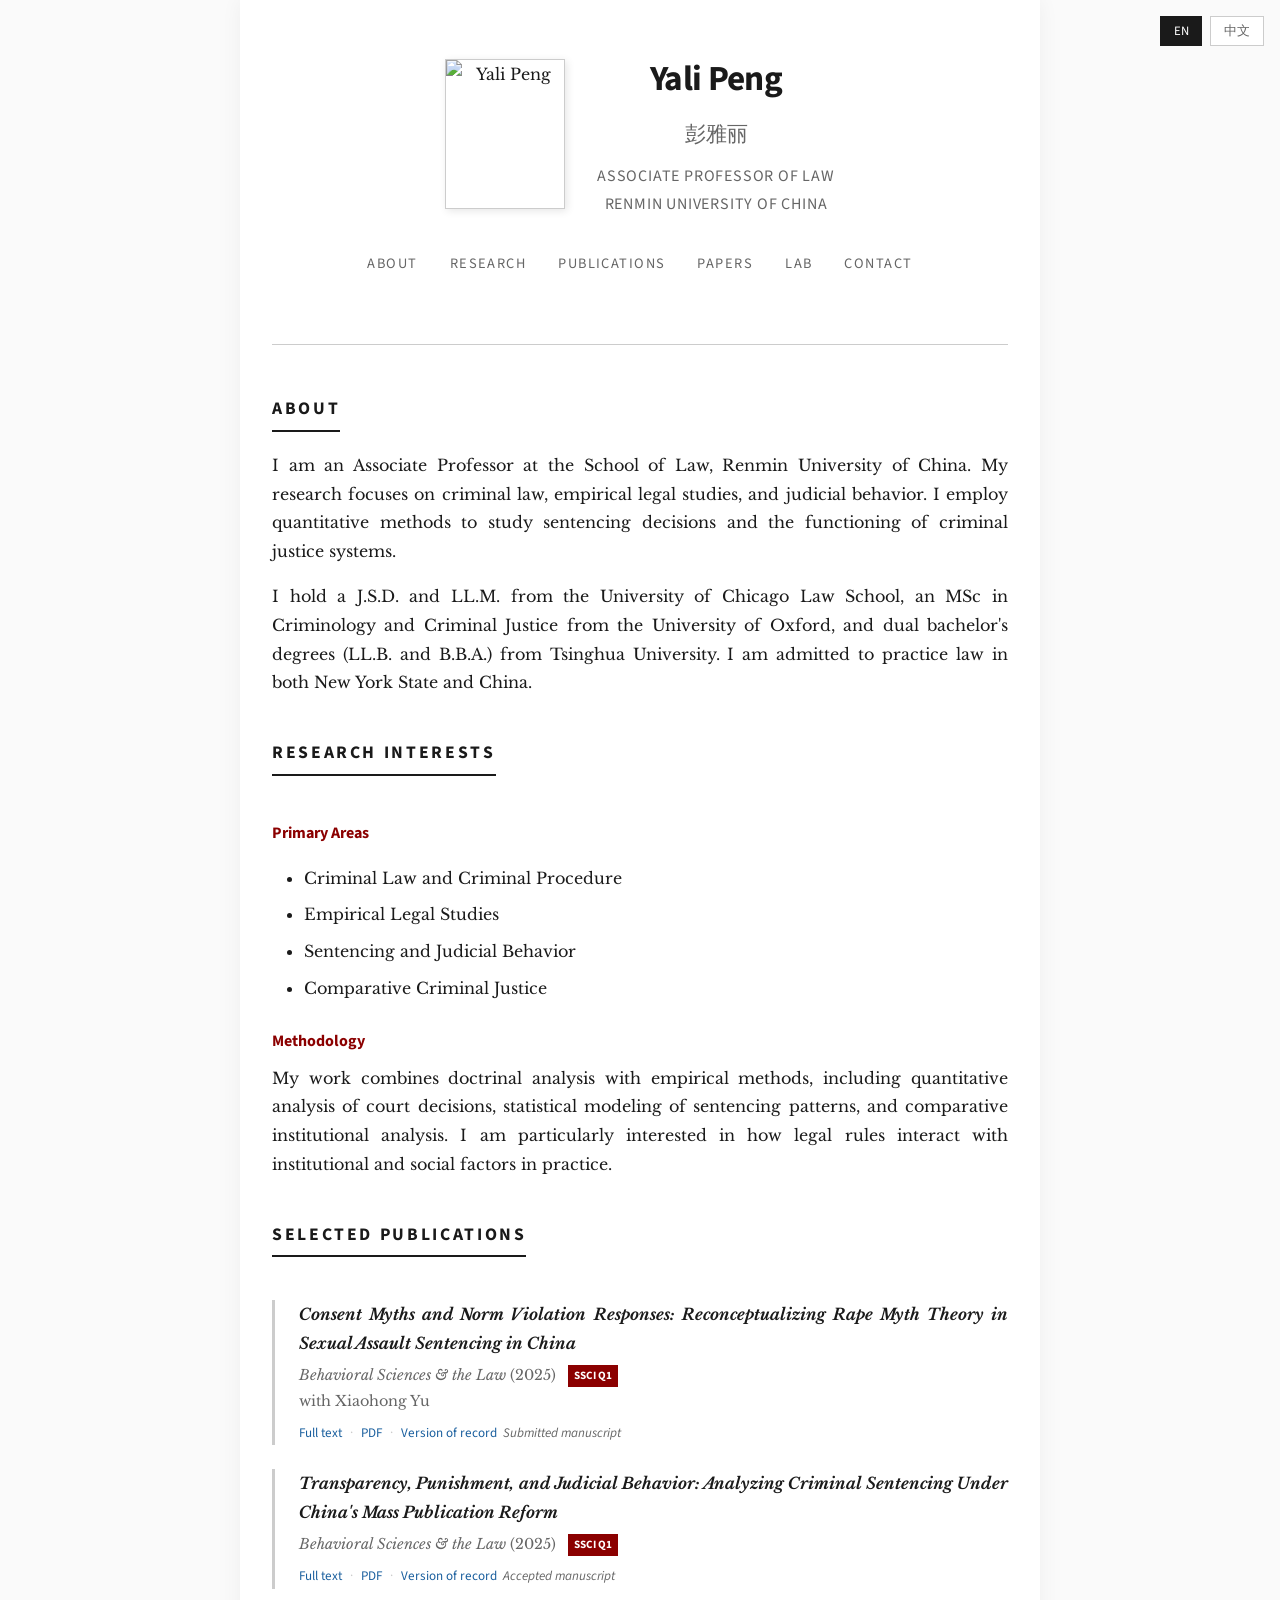
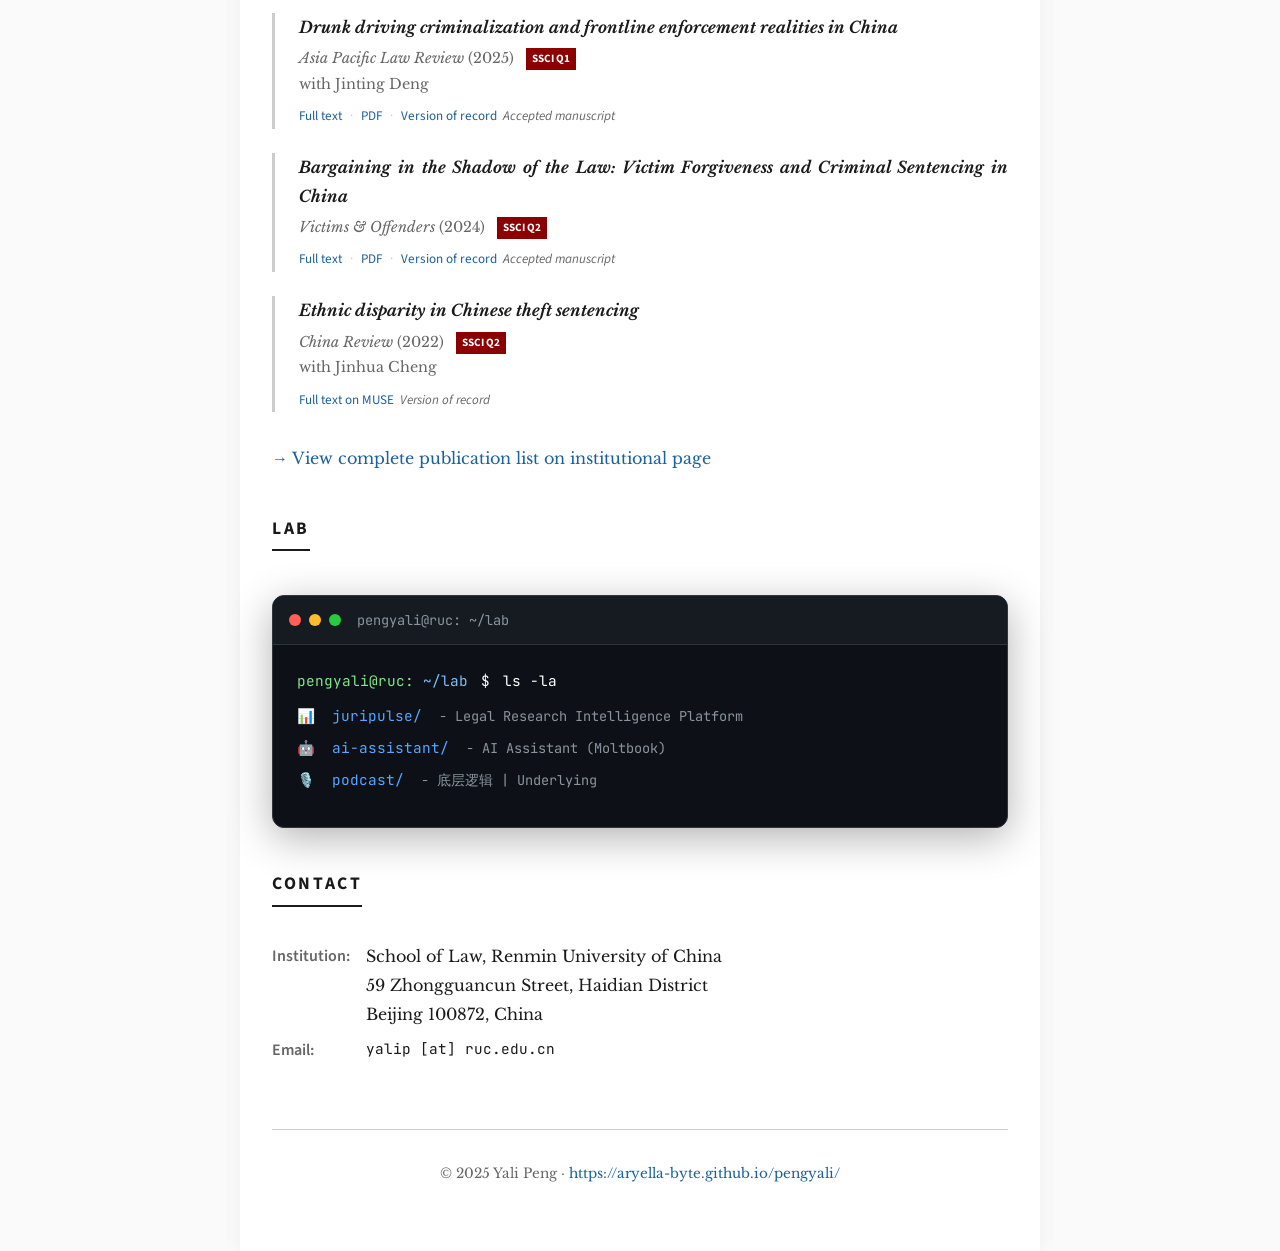
==== commit 8ba807ab: "Link China Review paper to full text on MUSE" ====
--- a/index.html
+++ b/index.html
@@ -486,7 +486,7 @@
                         <span class="badge">SSCI Q2</span><br>
                         with Jinhua Cheng
                     </div>
-                                    <div class="publication-links"><a href="papers/ethnic-disparity-theft-sentencing.html">Abstract &amp; request</a><span class="sep">·</span><a href="https://muse.jhu.edu/pub/250/article/864166" target="_blank">Journal</a><span class="vtag">Abstract</span></div>
+                                    <div class="publication-links"><a href="https://muse.jhu.edu/pub/250/article/864166" target="_blank">Full text on MUSE</a><span class="vtag">Version of record</span></div>
                 </div>
 
                 <p style="margin-top: 2rem;"><a href="http://www.law.ruc.edu.cn/home/sz/s/?id=379" target="_blank">→ View complete publication list on institutional page</a></p>
@@ -639,7 +639,7 @@
                         <span class="badge">SSCI Q2</span><br>
                         合作者：程金华
                     </div>
-                                    <div class="publication-links"><a href="papers/ethnic-disparity-theft-sentencing.html">摘要与索取</a><span class="sep">·</span><a href="https://muse.jhu.edu/pub/250/article/864166" target="_blank">期刊页</a><span class="vtag">摘要</span></div>
+                                    <div class="publication-links"><a href="https://muse.jhu.edu/pub/250/article/864166" target="_blank">MUSE 全文</a><span class="vtag">正式版</span></div>
                 </div>
 
                 <p style="margin-top: 2rem;"><a href="http://www.law.ruc.edu.cn/home/sz/s/?id=379" target="_blank">→ 查看完整论文列表（人大法学院官网）</a></p>
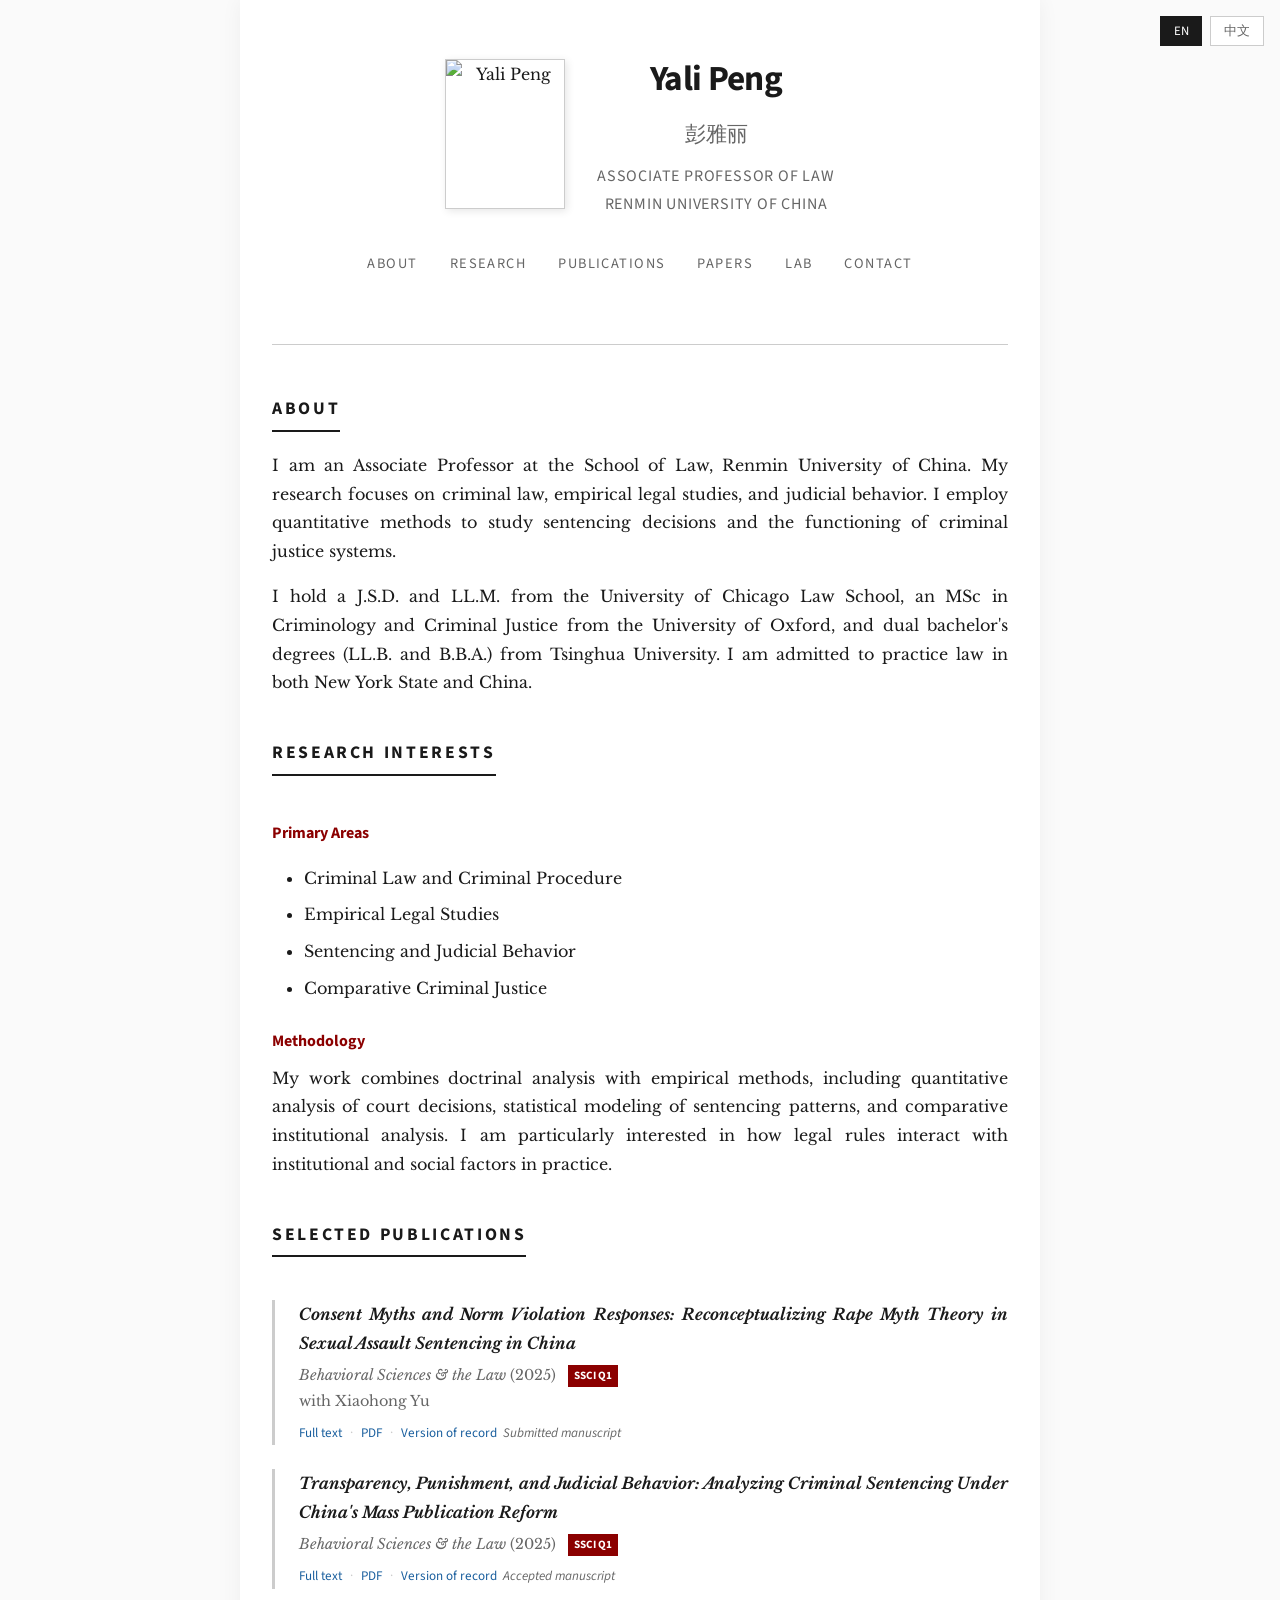
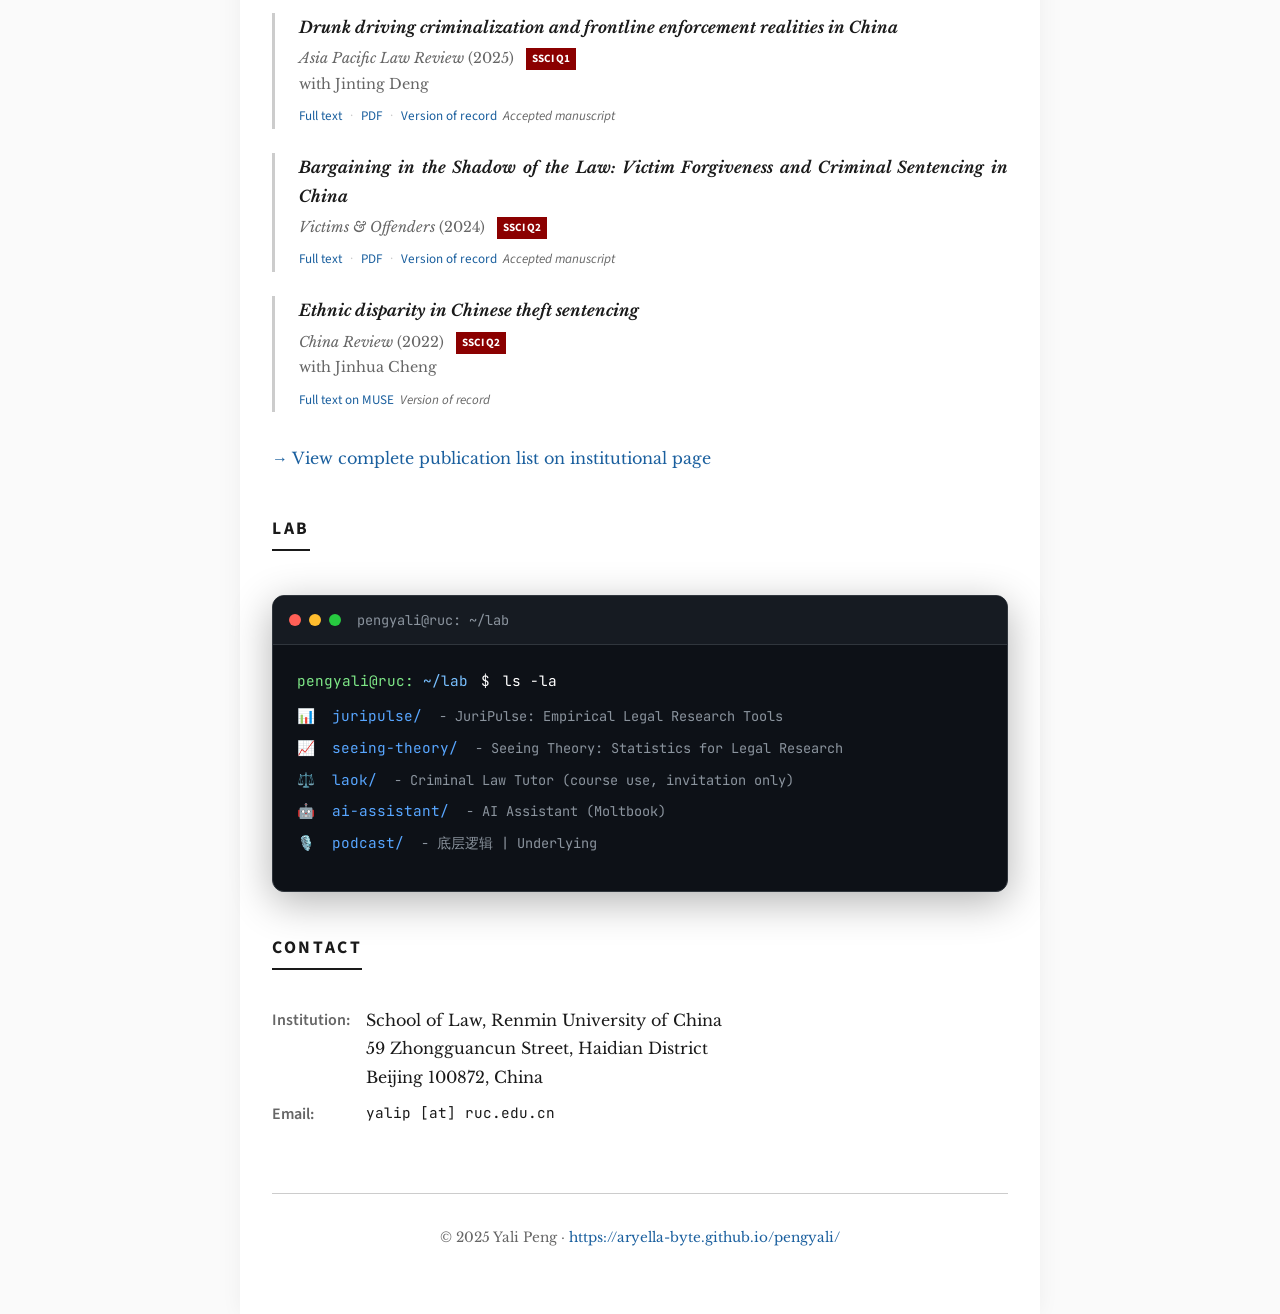
==== commit 3a712854: "Lab: link JuriPulse, Seeing Theory and 助教老K at juripulse.cn; old seeing-theory/brief URLs redirect t" ====
--- a/index.html
+++ b/index.html
@@ -513,8 +513,18 @@
                         <div class="output">
                             <div class="dir-item">
                                 <span class="icon">📊</span>
-                                <span class="name"><a href="https://aryella-byte.github.io/juripulse/" target="_blank">juripulse/</a></span>
-                                <span class="desc">- Legal Research Intelligence Platform</span>
+                                <span class="name"><a href="https://juripulse.cn/" target="_blank">juripulse/</a></span>
+                                <span class="desc">- JuriPulse: Empirical Legal Research Tools</span>
+                            </div>
+                            <div class="dir-item">
+                                <span class="icon">📈</span>
+                                <span class="name"><a href="https://juripulse.cn/seeing-theory/" target="_blank">seeing-theory/</a></span>
+                                <span class="desc">- Seeing Theory: Statistics for Legal Research</span>
+                            </div>
+                            <div class="dir-item">
+                                <span class="icon">⚖️</span>
+                                <span class="name"><a href="https://laok.juripulse.cn/" target="_blank">laok/</a></span>
+                                <span class="desc">- Criminal Law Tutor (course use, invitation only)</span>
                             </div>
                             <div class="dir-item">
                                 <span class="icon">🤖</span>
@@ -669,8 +679,18 @@
                         <div class="output">
                             <div class="dir-item">
                                 <span class="icon">📊</span>
-                                <span class="name"><a href="https://aryella-byte.github.io/juripulse/" target="_blank">juripulse/</a></span>
-                                <span class="desc">- 法学研究智能平台</span>
+                                <span class="name"><a href="https://juripulse.cn/" target="_blank">juripulse/</a></span>
+                                <span class="desc">- 法脉：法律实证研究平台</span>
+                            </div>
+                            <div class="dir-item">
+                                <span class="icon">📈</span>
+                                <span class="name"><a href="https://juripulse.cn/seeing-theory/" target="_blank">seeing-theory/</a></span>
+                                <span class="desc">- 看见理论：面向法律实证研究的统计学课程</span>
+                            </div>
+                            <div class="dir-item">
+                                <span class="icon">⚖️</span>
+                                <span class="name"><a href="https://laok.juripulse.cn/" target="_blank">laok/</a></span>
+                                <span class="desc">- 助教老K：刑法总论学习助手（课程内部，需邀请码）</span>
                             </div>
                             <div class="dir-item">
                                 <span class="icon">🤖</span>
